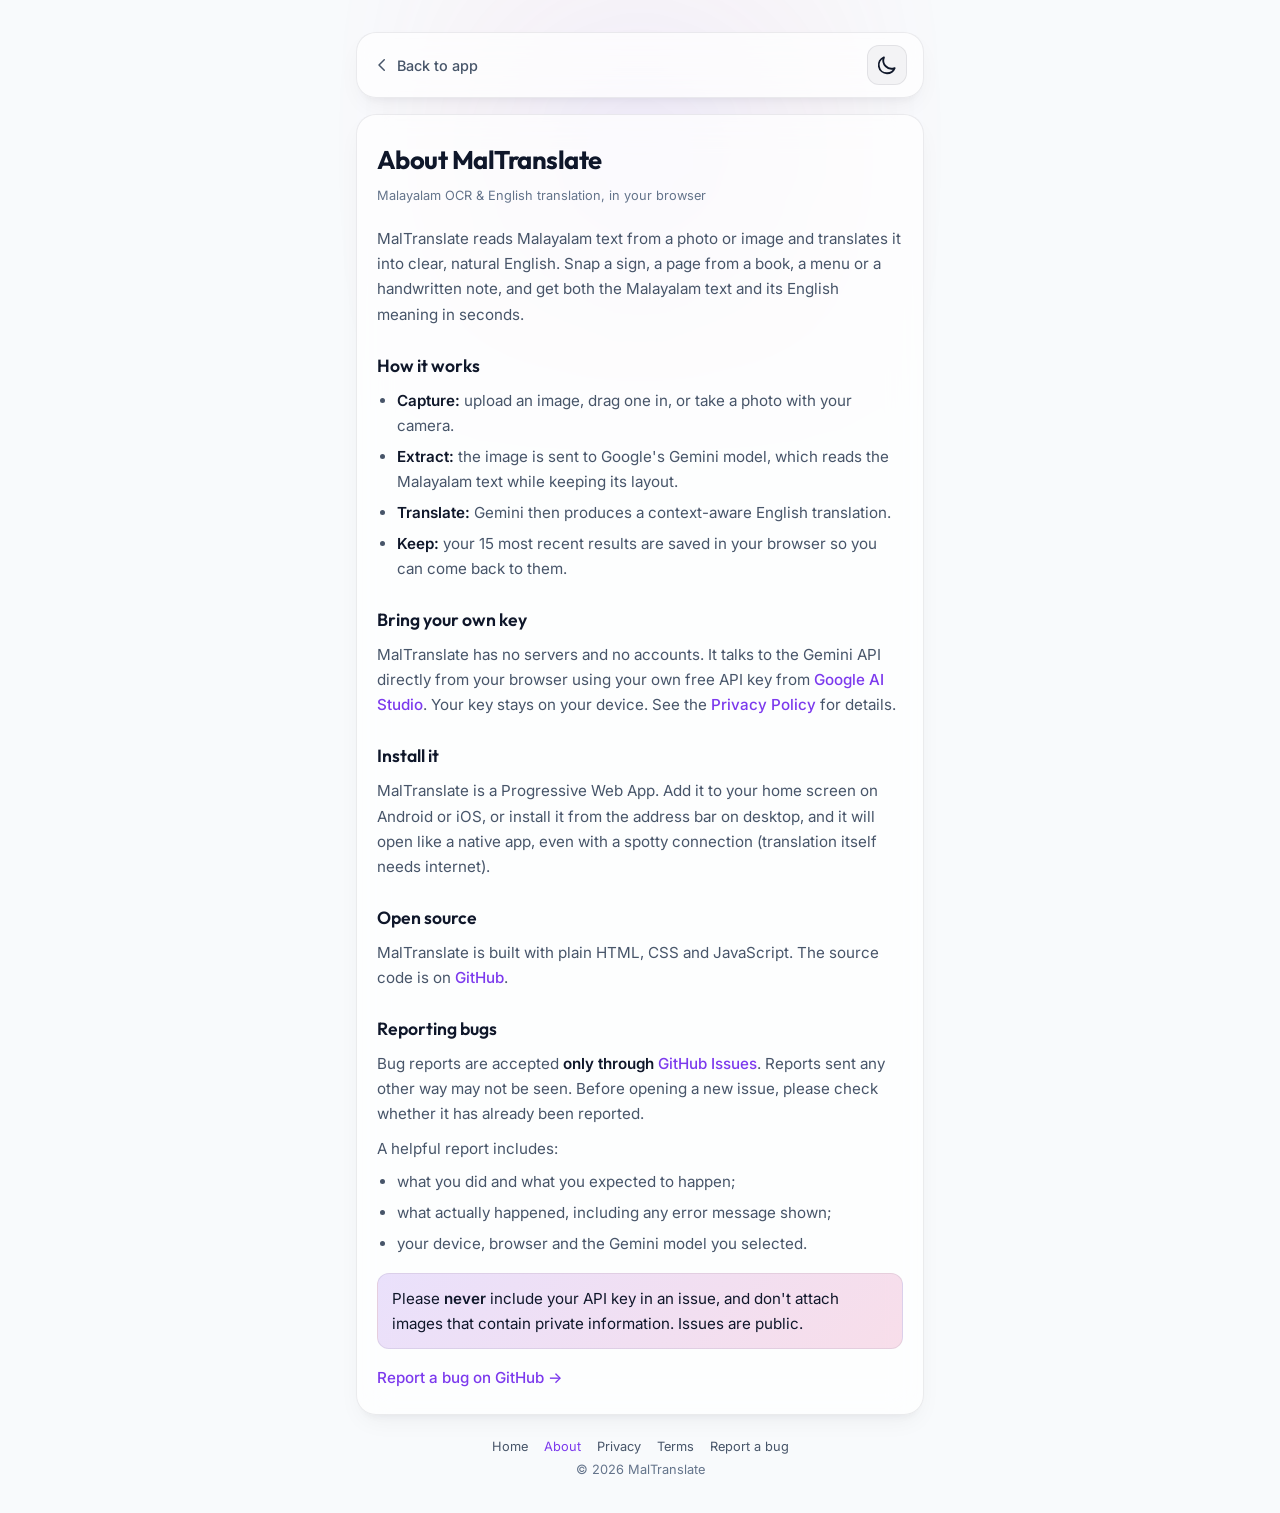
==== about.html @ 7d52be34 "Add About, Privacy Policy and Terms of Use pages - New about.html, privacy.html and terms.html shari" ====
<!DOCTYPE html>
<html lang="en">
<head>
  <meta charset="UTF-8">
  <meta name="viewport" content="width=device-width, initial-scale=1.0">
  <title>About – MalTranslate</title>
  <meta name="description" content="About MalTranslate, a Malayalam OCR and English translation app powered by Google Gemini.">
  <meta name="theme-color" content="#7c3aed">
  <link rel="manifest" href="manifest.json">
  <link rel="icon" type="image/svg+xml" href="icon.svg">
  <link rel="stylesheet" href="style.css">
  <link rel="stylesheet" href="pages.css">
</head>
<body>
  <div class="ambient-glow-1"></div>

  <div class="app-container">
    <header class="page-header">
      <a class="back-link" href="index.html">
        <svg xmlns="http://www.w3.org/2000/svg" fill="none" viewBox="0 0 24 24" stroke="currentColor"><path stroke-linecap="round" stroke-linejoin="round" stroke-width="2" d="M15 19l-7-7 7-7" /></svg>
        Back to app
      </a>
      <button class="icon-btn" id="themeToggleBtn" aria-label="Toggle Theme" title="Toggle Light/Dark Mode"></button>
    </header>

    <main class="page-card">
      <h2>About MalTranslate</h2>
      <p class="updated">Malayalam OCR &amp; English translation, in your browser</p>

      <p>MalTranslate reads Malayalam text from a photo or image and translates it into clear, natural English. Snap a sign, a page from a book, a menu or a handwritten note, and get both the Malayalam text and its English meaning in seconds.</p>

      <h3>How it works</h3>
      <ul>
        <li><strong>Capture:</strong> upload an image, drag one in, or take a photo with your camera.</li>
        <li><strong>Extract:</strong> the image is sent to Google's Gemini model, which reads the Malayalam text while keeping its layout.</li>
        <li><strong>Translate:</strong> Gemini then produces a context-aware English translation.</li>
        <li><strong>Keep:</strong> your 15 most recent results are saved in your browser so you can come back to them.</li>
      </ul>

      <h3>Bring your own key</h3>
      <p>MalTranslate has no servers and no accounts. It talks to the Gemini API directly from your browser using your own free API key from <a href="https://aistudio.google.com/" target="_blank" rel="noopener">Google AI Studio</a>. Your key stays on your device. See the <a href="privacy.html">Privacy Policy</a> for details.</p>

      <h3>Install it</h3>
      <p>MalTranslate is a Progressive Web App. Add it to your home screen on Android or iOS, or install it from the address bar on desktop, and it will open like a native app, even with a spotty connection (translation itself needs internet).</p>

      <h3>Open source</h3>
      <p>MalTranslate is built with plain HTML, CSS and JavaScript. The source code is on <a href="https://github.com/laffyxy/MAL" target="_blank" rel="noopener">GitHub</a>.</p>

      <h3>Reporting bugs</h3>
      <p>Bug reports are accepted <strong>only through <a href="https://github.com/laffyxy/MAL/issues" target="_blank" rel="noopener">GitHub Issues</a></strong>. Reports sent any other way may not be seen. Before opening a new issue, please check whether it has already been reported.</p>
      <p>A helpful report includes:</p>
      <ul>
        <li>what you did and what you expected to happen;</li>
        <li>what actually happened, including any error message shown;</li>
        <li>your device, browser and the Gemini model you selected.</li>
      </ul>
      <p class="callout">Please <strong>never</strong> include your API key in an issue, and don't attach images that contain private information. Issues are public.</p>
      <p style="margin-top: 16px;"><a href="https://github.com/laffyxy/MAL/issues/new" target="_blank" rel="noopener">Report a bug on GitHub &rarr;</a></p>
    </main>

    <footer class="site-footer">
      <a href="index.html">Home</a>
      <a href="about.html" aria-current="page">About</a>
      <a href="privacy.html">Privacy</a>
      <a href="terms.html">Terms</a>
      <a href="https://github.com/laffyxy/MAL/issues" target="_blank" rel="noopener">Report a bug</a>
      <span class="footer-copy">&copy; <span id="footerYear">2026</span> MalTranslate</span>
    </footer>
  </div>

  <script src="pages.js"></script>
</body>
</html>
---- style.css ----
@import url('https://fonts.googleapis.com/css2?family=Inter:wght@300;400;500;600;700&family=Outfit:wght@400;500;600;700;800&family=Noto+Sans+Malayalam:wght@400;600;700&display=swap');

:root {
  --bg-primary: #f8fafc;
  --bg-secondary: #ffffff;
  --bg-card: rgba(255, 255, 255, 0.7);
  --bg-modal: rgba(255, 255, 255, 0.95);
  
  --accent-primary: #7c3aed; /* Violet 600 */
  --accent-secondary: #db2777; /* Pink 600 */
  --accent-blue: #2563eb; /* Blue 600 */
  --gradient-main: linear-gradient(135deg, #7c3aed 0%, #db2777 100%);
  --gradient-glow: linear-gradient(135deg, rgba(124, 58, 237, 0.15) 0%, rgba(219, 39, 119, 0.15) 100%);
  
  --text-primary: #0f172a;
  --text-secondary: #475569;
  --text-muted: #64748b;
  
  --border-color: rgba(15, 23, 42, 0.08);
  --border-hover: rgba(15, 23, 42, 0.18);
  --border-focus: #7c3aed;
  
  --shadow-lg: 0 10px 25px -5px rgba(15, 23, 42, 0.05), 0 8px 10px -6px rgba(15, 23, 42, 0.05);
  --glass-blur: blur(16px);
  --transition-smooth: all 0.3s cubic-bezier(0.4, 0, 0.2, 1);
  --transition-bounce: all 0.4s cubic-bezier(0.175, 0.885, 0.32, 1.275);

  /* Component specific variables */
  --bg-icon-btn: rgba(15, 23, 42, 0.04);
  --bg-icon-btn-hover: rgba(15, 23, 42, 0.08);
  --bg-dropzone: rgba(15, 23, 42, 0.01);
  --bg-text-box: rgba(15, 23, 42, 0.03);
  --border-text-box: rgba(15, 23, 42, 0.05);
  --bg-history-item: rgba(15, 23, 42, 0.02);
  --bg-history-item-hover: rgba(15, 23, 42, 0.05);
  --bg-toast: rgba(255, 255, 255, 0.95);
  --text-toast: #0f172a;
  --bg-input: rgba(15, 23, 42, 0.04);
  --ambient-glow: radial-gradient(circle, rgba(124, 58, 237, 0.08) 0%, rgba(219, 39, 119, 0.03) 50%, rgba(255, 255, 255, 0) 100%);
  --scrollbar-thumb: rgba(15, 23, 42, 0.1);
  --text-warning: #991b1b;
  --border-warning: rgba(239, 68, 68, 0.2);
}

body.dark-mode {
  --bg-primary: #07080d;
  --bg-secondary: #0f111a;
  --bg-card: rgba(255, 255, 255, 0.03);
  --bg-modal: rgba(15, 17, 26, 0.95);
  
  --accent-primary: #8b5cf6; /* Violet */
  --accent-secondary: #d946ef; /* Magenta */
  --accent-blue: #3b82f6; /* Blue */
  --gradient-main: linear-gradient(135deg, #8b5cf6 0%, #d946ef 100%);
  --gradient-glow: linear-gradient(135deg, rgba(139, 92, 246, 0.3) 0%, rgba(217, 70, 239, 0.3) 100%);
  
  --text-primary: #f8fafc;
  --text-secondary: #94a3b8;
  --text-muted: #64748b;
  
  --border-color: rgba(255, 255, 255, 0.08);
  --border-hover: rgba(255, 255, 255, 0.2);
  --border-focus: #8b5cf6;
  
  --shadow-lg: 0 10px 25px -5px rgba(0, 0, 0, 0.5), 0 8px 10px -6px rgba(0, 0, 0, 0.5);

  /* Component specific variables for Dark Mode */
  --bg-icon-btn: rgba(255, 255, 255, 0.04);
  --bg-icon-btn-hover: rgba(255, 255, 255, 0.1);
  --bg-dropzone: rgba(255, 255, 255, 0.01);
  --bg-text-box: rgba(0, 0, 0, 0.2);
  --border-text-box: rgba(255, 255, 255, 0.03);
  --bg-history-item: rgba(255, 255, 255, 0.02);
  --bg-history-item-hover: rgba(255, 255, 255, 0.05);
  --bg-toast: rgba(15, 17, 26, 0.9);
  --text-toast: #f8fafc;
  --bg-input: rgba(0, 0, 0, 0.3);
  --ambient-glow: radial-gradient(circle, rgba(139, 92, 246, 0.15) 0%, rgba(217, 70, 239, 0.05) 50%, rgba(0, 0, 0, 0) 100%);
  --scrollbar-thumb: rgba(255, 255, 255, 0.1);
  --text-warning: #fca5a5;
  --border-warning: rgba(239, 68, 68, 0.3);
}

* {
  box-sizing: border-box;
  margin: 0;
  padding: 0;
}

body {
  font-family: 'Inter', system-ui, -apple-system, sans-serif;
  background-color: var(--bg-primary);
  color: var(--text-primary);
  min-height: 100vh;
  display: flex;
  flex-direction: column;
  align-items: center;
  overflow-x: hidden;
  -webkit-font-smoothing: antialiased;
  transition: background-color 0.3s ease, color 0.3s ease;
}

/* Custom Scrollbar */
::-webkit-scrollbar {
  width: 6px;
  height: 6px;
}
::-webkit-scrollbar-track {
  background: var(--bg-primary);
}
::-webkit-scrollbar-thumb {
  background: var(--scrollbar-thumb);
  border-radius: 999px;
  transition: background-color 0.3s ease;
}
::-webkit-scrollbar-thumb:hover {
  background: var(--accent-primary);
}

/* Background Ambient Glows */
.ambient-glow-1 {
  position: absolute;
  top: -100px;
  left: 50%;
  transform: translateX(-50%);
  width: 500px;
  height: 500px;
  background: var(--ambient-glow);
  z-index: -1;
  pointer-events: none;
  filter: blur(40px);
  transition: background 0.3s ease;
}

.app-container {
  width: 100%;
  max-width: 600px;
  padding: 16px;
  display: flex;
  flex-direction: column;
  gap: 16px;
  z-index: 1;
}

/* Header */
header {
  display: flex;
  justify-content: space-between;
  align-items: center;
  padding: 12px 16px;
  background: var(--bg-card);
  backdrop-filter: var(--glass-blur);
  border: 1px solid var(--border-color);
  border-radius: 20px;
  box-shadow: var(--shadow-lg);
  transition: background-color 0.3s ease, border-color 0.3s ease, box-shadow 0.3s ease;
}

.header-actions {
  display: flex;
  gap: 8px;
  align-items: center;
}

.logo-group {
  display: flex;
  align-items: center;
  gap: 10px;
}

.logo-icon {
  width: 32px;
  height: 32px;
  filter: drop-shadow(0 0 6px rgba(139, 92, 246, 0.5));
}

h1 {
  font-family: 'Outfit', sans-serif;
  font-size: 1.25rem;
  font-weight: 700;
  background: var(--gradient-main);
  -webkit-background-clip: text;
  -webkit-text-fill-color: transparent;
  letter-spacing: -0.02em;
}

.icon-btn {
  background: var(--bg-icon-btn);
  border: 1px solid var(--border-color);
  border-radius: 12px;
  color: var(--text-primary);
  width: 40px;
  height: 40px;
  display: flex;
  align-items: center;
  justify-content: center;
  cursor: pointer;
  transition: var(--transition-bounce);
}

.icon-btn:hover {
  background: var(--bg-icon-btn-hover);
  border-color: var(--border-hover);
  transform: scale(1.05);
}

.icon-btn:active {
  transform: scale(0.95);
}

/* API Banner (If API key is missing) */
.api-warning-banner {
  background: rgba(239, 68, 68, 0.1);
  border: 1px solid var(--border-warning);
  border-radius: 16px;
  padding: 16px;
  display: flex;
  flex-direction: column;
  gap: 10px;
  align-items: center;
  text-align: center;
  animation: fadeIn 0.3s ease-out;
  transition: background-color 0.3s ease, border-color 0.3s ease;
}

.api-warning-banner p {
  font-size: 0.875rem;
  color: var(--text-warning);
  line-height: 1.4;
}

.btn-warning {
  background: #ef4444;
  color: white;
  border: none;
  padding: 8px 16px;
  border-radius: 10px;
  font-weight: 600;
  font-size: 0.875rem;
  cursor: pointer;
  transition: var(--transition-smooth);
}

.btn-warning:hover {
  background: #dc2626;
  box-shadow: 0 0 12px rgba(239, 68, 68, 0.4);
}

/* Upload / Camera Card */
.upload-card {
  background: var(--bg-card);
  backdrop-filter: var(--glass-blur);
  border: 1px solid var(--border-color);
  border-radius: 24px;
  padding: 24px;
  display: flex;
  flex-direction: column;
  gap: 20px;
  box-shadow: var(--shadow-lg);
  position: relative;
  overflow: hidden;
  transition: background-color 0.3s ease, border-color 0.3s ease, box-shadow 0.3s ease;
}

.dropzone {
  border: 2px dashed var(--border-color);
  border-radius: 18px;
  padding: 32px 16px;
  display: flex;
  flex-direction: column;
  align-items: center;
  justify-content: center;
  gap: 12px;
  cursor: pointer;
  transition: var(--transition-smooth);
  background: var(--bg-dropzone);
  text-align: center;
}

.dropzone:hover, .dropzone.dragover {
  border-color: var(--accent-primary);
  background: rgba(139, 92, 246, 0.03);
}

.dropzone svg {
  width: 48px;
  height: 48px;
  color: var(--text-secondary);
  transition: var(--transition-bounce);
}

.dropzone:hover svg {
  color: var(--accent-primary);
  transform: translateY(-4px);
}

.dropzone span {
  font-size: 0.95rem;
  font-weight: 500;
  color: var(--text-secondary);
}

.dropzone-subtext {
  font-size: 0.75rem;
  color: var(--text-muted);
}

.hidden-input {
  display: none;
}

/* Image Preview Container */
.preview-container {
  display: none;
  position: relative;
  width: 100%;
  max-height: 300px;
  border-radius: 16px;
  overflow: hidden;
  border: 1px solid var(--border-color);
}

.preview-img {
  width: 100%;
  height: 100%;
  max-height: 300px;
  object-fit: contain;
  background: #000;
}

.clear-preview-btn {
  position: absolute;
  top: 12px;
  right: 12px;
  background: rgba(0, 0, 0, 0.6);
  backdrop-filter: blur(4px);
  border: 1px solid rgba(255, 255, 255, 0.1);
  border-radius: 50%;
  width: 36px;
  height: 36px;
  display: flex;
  align-items: center;
  justify-content: center;
  color: white;
  cursor: pointer;
  transition: var(--transition-smooth);
}

.clear-preview-btn:hover {
  background: rgba(239, 68, 68, 0.8);
  transform: scale(1.1);
}

/* Primary Translation Control */
.control-actions {
  display: grid;
  grid-template-columns: 1fr auto;
  gap: 12px;
  align-items: center;
}

.btn-translate {
  background: var(--gradient-main);
  border: none;
  border-radius: 16px;
  color: white;
  font-family: 'Outfit', sans-serif;
  font-weight: 700;
  font-size: 1.05rem;
  padding: 14px 24px;
  cursor: pointer;
  transition: var(--transition-bounce);
  box-shadow: 0 4px 15px rgba(139, 92, 246, 0.3);
  display: flex;
  align-items: center;
  justify-content: center;
  gap: 10px;
  position: relative;
  overflow: hidden;
}

.btn-translate:hover:not(:disabled) {
  transform: translateY(-2px);
  box-shadow: 0 6px 20px rgba(139, 92, 246, 0.4);
}

.btn-translate:active:not(:disabled) {
  transform: translateY(1px);
}

.btn-translate:disabled {
  opacity: 0.6;
  cursor: not-allowed;
  background: var(--border-color);
  box-shadow: none;
}

.btn-translate::before {
  content: '';
  position: absolute;
  top: 0;
  left: -100%;
  width: 100%;
  height: 100%;
  background: linear-gradient(90deg, transparent, rgba(255, 255, 255, 0.2), transparent);
  transition: 0.5s;
}

.btn-translate:hover::before {
  left: 100%;
}

.btn-camera {
  background: var(--bg-icon-btn);
  border: 1px solid var(--border-color);
  border-radius: 16px;
  color: var(--text-primary);
  width: 52px;
  height: 52px;
  display: flex;
  align-items: center;
  justify-content: center;
  cursor: pointer;
  transition: var(--transition-bounce);
}

.btn-camera:hover {
  background: var(--bg-icon-btn-hover);
  border-color: var(--border-hover);
  transform: scale(1.05);
}

.btn-camera svg {
  width: 24px;
  height: 24px;
}

/* Spinner */
.spinner {
  width: 20px;
  height: 20px;
  border: 2px solid rgba(255, 255, 255, 0.3);
  border-top-color: white;
  border-radius: 50%;
  animation: spin 0.8s linear infinite;
  display: none;
}

/* Camera Overlay */
.camera-overlay {
  display: none;
  position: fixed;
  top: 0;
  left: 0;
  width: 100vw;
  height: 100vh;
  background: black;
  z-index: 1000;
  flex-direction: column;
  justify-content: space-between;
  align-items: center;
  padding: 24px;
}

.camera-preview {
  width: 100%;
  height: calc(100% - 150px);
  object-fit: cover;
  border-radius: 20px;
  background: #111;
}

.camera-controls {
  width: 100%;
  display: flex;
  justify-content: space-around;
  align-items: center;
  padding-bottom: 20px;
}

.shutter-btn {
  width: 72px;
  height: 72px;
  border-radius: 50%;
  background: white;
  border: 6px solid #333;
  cursor: pointer;
  box-shadow: 0 0 15px rgba(255,255,255,0.4);
  transition: var(--transition-bounce);
}

.shutter-btn:active {
  transform: scale(0.9);
  background: #ddd;
}

.close-camera-btn {
  background: rgba(255, 255, 255, 0.15);
  border: none;
  border-radius: 50%;
  width: 48px;
  height: 48px;
  display: flex;
  align-items: center;
  justify-content: center;
  color: white;
  cursor: pointer;
  font-size: 1.5rem;
}

/* Results section */
.results-section {
  display: none;
  flex-direction: column;
  gap: 16px;
  animation: slideUp 0.4s cubic-bezier(0.16, 1, 0.3, 1);
}

.result-card {
  background: var(--bg-card);
  backdrop-filter: var(--glass-blur);
  border: 1px solid var(--border-color);
  border-radius: 20px;
  padding: 20px;
  box-shadow: var(--shadow-lg);
  display: flex;
  flex-direction: column;
  gap: 12px;
  transition: background-color 0.3s ease, border-color 0.3s ease, box-shadow 0.3s ease;
}

.result-header {
  display: flex;
  justify-content: space-between;
  align-items: center;
}

.result-title {
  font-family: 'Outfit', sans-serif;
  font-size: 0.9rem;
  text-transform: uppercase;
  letter-spacing: 0.05em;
  color: var(--text-secondary);
  font-weight: 700;
  display: flex;
  align-items: center;
  gap: 6px;
}

.result-title::before {
  content: '';
  display: inline-block;
  width: 8px;
  height: 8px;
  border-radius: 50%;
  background: var(--accent-primary);
}

.result-card.english .result-title::before {
  background: var(--accent-secondary);
}

.card-actions {
  display: flex;
  gap: 8px;
}

.btn-small {
  background: var(--bg-icon-btn);
  border: 1px solid var(--border-color);
  border-radius: 8px;
  color: var(--text-secondary);
  padding: 6px 10px;
  font-size: 0.75rem;
  font-weight: 500;
  display: flex;
  align-items: center;
  gap: 4px;
  cursor: pointer;
  transition: var(--transition-smooth);
}

.btn-small:hover {
  background: var(--bg-icon-btn-hover);
  color: var(--text-primary);
  border-color: var(--border-hover);
}

.btn-small svg {
  width: 14px;
  height: 14px;
}

.text-box {
  width: 100%;
  min-height: 100px;
  background: var(--bg-text-box);
  border: 1px solid var(--border-text-box);
  border-radius: 12px;
  padding: 12px;
  font-size: 1rem;
  line-height: 1.5;
  color: var(--text-primary);
  resize: none;
  overflow-y: hidden;
  outline: none;
  transition: background-color 0.3s ease, border-color 0.3s ease, color 0.3s ease;
}

.text-box.malayalam {
  font-family: 'Noto Sans Malayalam', sans-serif;
}

/* History Section */
.history-section {
  background: var(--bg-card);
  backdrop-filter: var(--glass-blur);
  border: 1px solid var(--border-color);
  border-radius: 20px;
  padding: 20px;
  box-shadow: var(--shadow-lg);
  display: flex;
  flex-direction: column;
  gap: 14px;
  transition: background-color 0.3s ease, border-color 0.3s ease, box-shadow 0.3s ease;
}

.history-header {
  display: flex;
  justify-content: space-between;
  align-items: center;
  cursor: pointer;
}

.history-title {
  font-family: 'Outfit', sans-serif;
  font-size: 1rem;
  font-weight: 600;
  display: flex;
  align-items: center;
  gap: 8px;
}

.history-title svg {
  width: 18px;
  height: 18px;
  color: var(--text-secondary);
}

.history-list {
  display: flex;
  flex-direction: column;
  gap: 10px;
  max-height: 250px;
  overflow-y: auto;
  transition: var(--transition-smooth);
}

.history-item {
  background: var(--bg-history-item);
  border: 1px solid var(--border-color);
  border-radius: 12px;
  padding: 12px;
  display: flex;
  justify-content: space-between;
  align-items: center;
  gap: 12px;
  cursor: pointer;
  transition: var(--transition-smooth);
}

.history-item:hover {
  background: var(--bg-history-item-hover);
  border-color: var(--border-hover);
}

.history-text-wrapper {
  display: flex;
  flex-direction: column;
  gap: 4px;
  flex-grow: 1;
  overflow: hidden;
}

.history-item-mal {
  font-family: 'Noto Sans Malayalam', sans-serif;
  font-size: 0.85rem;
  color: var(--text-secondary);
  white-space: nowrap;
  overflow: hidden;
  text-overflow: ellipsis;
}

.history-item-eng {
  font-size: 0.9rem;
  color: var(--text-primary);
  font-weight: 500;
  white-space: nowrap;
  overflow: hidden;
  text-overflow: ellipsis;
}

.history-item-date {
  font-size: 0.7rem;
  color: var(--text-muted);
}

.history-actions {
  display: flex;
  gap: 6px;
}

.btn-delete-history {
  background: transparent;
  border: none;
  color: var(--text-muted);
  cursor: pointer;
  padding: 4px;
  border-radius: 6px;
  display: flex;
  align-items: center;
  justify-content: center;
  transition: var(--transition-smooth);
}

.btn-delete-history:hover {
  color: #ef4444;
  background: rgba(239, 68, 68, 0.1);
}

.btn-delete-history svg {
  width: 16px;
  height: 16px;
}

.empty-history {
  text-align: center;
  color: var(--text-muted);
  font-size: 0.875rem;
  padding: 16px 0;
}

/* Settings Modal */
.modal-overlay {
  display: none;
  position: fixed;
  top: 0;
  left: 0;
  width: 100vw;
  height: 100vh;
  background: rgba(0, 0, 0, 0.6);
  backdrop-filter: blur(8px);
  z-index: 100;
  justify-content: center;
  align-items: center;
  padding: 16px;
}

.modal-content {
  background: var(--bg-secondary);
  border: 1px solid var(--border-color);
  border-radius: 24px;
  width: 100%;
  max-width: 440px;
  padding: 24px;
  box-shadow: 0 20px 50px rgba(0,0,0,0.6);
  display: flex;
  flex-direction: column;
  gap: 20px;
  animation: scaleIn 0.3s cubic-bezier(0.34, 1.56, 0.64, 1);
  transition: background-color 0.3s ease, border-color 0.3s ease, box-shadow 0.3s ease;
}

.modal-header {
  display: flex;
  justify-content: space-between;
  align-items: center;
}

.modal-title {
  font-family: 'Outfit', sans-serif;
  font-size: 1.2rem;
  font-weight: 700;
}

.form-group {
  display: flex;
  flex-direction: column;
  gap: 8px;
}

.form-label {
  font-size: 0.8rem;
  font-weight: 600;
  text-transform: uppercase;
  letter-spacing: 0.05em;
  color: var(--text-secondary);
}

.api-key-container {
  display: flex;
  position: relative;
  align-items: center;
}

.input-text {
  width: 100%;
  background: var(--bg-input);
  border: 1px solid var(--border-color);
  border-radius: 12px;
  color: var(--text-primary);
  padding: 12px 40px 12px 14px;
  font-size: 0.95rem;
  outline: none;
  transition: var(--transition-smooth);
}

.input-text:focus {
  border-color: var(--accent-primary);
  box-shadow: 0 0 0 3px rgba(139, 92, 246, 0.15);
}

.toggle-pwd-btn {
  position: absolute;
  right: 12px;
  background: transparent;
  border: none;
  color: var(--text-secondary);
  cursor: pointer;
  display: flex;
  align-items: center;
}

.toggle-pwd-btn svg {
  width: 20px;
  height: 20px;
}

.select-model {
  width: 100%;
  background: var(--bg-input);
  border: 1px solid var(--border-color);
  border-radius: 12px;
  color: var(--text-primary);
  padding: 12px 14px;
  font-size: 0.95rem;
  outline: none;
  cursor: pointer;
  appearance: none;
  background-image: url("data:image/svg+xml,%3Csvg xmlns='http://www.w3.org/2000/svg' fill='none' viewBox='0 0 24 24' stroke='%2394a3b8'%3E%3Cpath stroke-linecap='round' stroke-linejoin='round' stroke-width='2' d='M19 9l-7 7-7-7'/%3E%3C/svg%3E");
  background-repeat: no-repeat;
  background-position: right 14px center;
  background-size: 16px;
  transition: var(--transition-smooth);
}

.select-model:focus {
  border-color: var(--accent-primary);
}

.form-help {
  font-size: 0.75rem;
  color: var(--text-muted);
  line-height: 1.4;
}

.form-help a {
  color: var(--accent-primary);
  text-decoration: none;
}

.form-help a:hover {
  text-decoration: underline;
}

.btn-primary {
  background: var(--gradient-main);
  color: white;
  border: none;
  border-radius: 12px;
  padding: 12px 20px;
  font-family: 'Outfit', sans-serif;
  font-weight: 700;
  font-size: 1rem;
  cursor: pointer;
  transition: var(--transition-smooth);
}

.btn-primary:hover {
  box-shadow: 0 4px 15px rgba(139, 92, 246, 0.3);
  transform: translateY(-1px);
}

/* Toast Notification */
.toast {
  position: fixed;
  bottom: 24px;
  left: 50%;
  transform: translateX(-50%) translateY(100px);
  background: var(--bg-toast);
  backdrop-filter: blur(10px);
  border: 1px solid var(--accent-primary);
  border-radius: 12px;
  padding: 12px 24px;
  color: var(--text-toast);
  font-size: 0.875rem;
  font-weight: 500;
  box-shadow: 0 10px 25px rgba(0,0,0,0.5);
  transition: transform 0.3s cubic-bezier(0.175, 0.885, 0.32, 1.275), opacity 0.3s, background-color 0.3s ease, color 0.3s ease;
  opacity: 0;
  z-index: 2000;
  pointer-events: none;
  display: flex;
  align-items: center;
  gap: 8px;
}

.toast.show {
  transform: translateX(-50%) translateY(0);
  opacity: 1;
}

/* Animations */
@keyframes spin {
  from { transform: rotate(0deg); }
  to { transform: rotate(360deg); }
}

@keyframes fadeIn {
  from { opacity: 0; transform: translateY(10px); }
  to { opacity: 1; transform: translateY(0); }
}

@keyframes scaleIn {
  from { opacity: 0; transform: scale(0.9); }
  to { opacity: 1; transform: scale(1); }
}

@keyframes slideUp {
  from { opacity: 0; transform: translateY(20px); }
  to { opacity: 1; transform: translateY(0); }
}

/* Media Queries for Desktop Viewports */
@media (min-width: 640px) {
  .app-container {
    padding: 32px 16px;
  }
}
---- pages.css ----
/* Shared styles for the static info pages (About, Privacy, Terms).
   Builds on the design tokens defined in style.css. */

.page-header .back-link {
  display: inline-flex;
  align-items: center;
  gap: 6px;
  color: var(--text-secondary);
  text-decoration: none;
  font-size: 0.9rem;
  font-weight: 500;
  transition: var(--transition-smooth);
}

.page-header .back-link:hover {
  color: var(--accent-primary);
}

.page-header .back-link svg {
  width: 18px;
  height: 18px;
}

.page-card {
  background: var(--bg-card);
  backdrop-filter: var(--glass-blur);
  border: 1px solid var(--border-color);
  border-radius: 20px;
  box-shadow: var(--shadow-lg);
  padding: 24px 20px;
  line-height: 1.65;
  color: var(--text-secondary);
  font-size: 0.95rem;
}

.page-card h2 {
  font-family: 'Outfit', sans-serif;
  font-size: 1.6rem;
  font-weight: 700;
  color: var(--text-primary);
  letter-spacing: -0.02em;
  margin-bottom: 4px;
}

.page-card .updated {
  font-size: 0.8rem;
  color: var(--text-muted);
  margin-bottom: 20px;
}

.page-card h3 {
  font-family: 'Outfit', sans-serif;
  font-size: 1.1rem;
  font-weight: 600;
  color: var(--text-primary);
  margin: 24px 0 8px;
}

.page-card p + p {
  margin-top: 10px;
}

.page-card ul {
  margin: 8px 0 0 20px;
}

.page-card li + li {
  margin-top: 6px;
}

.page-card strong {
  color: var(--text-primary);
  font-weight: 600;
}

.page-card a {
  color: var(--accent-primary);
  text-decoration: none;
  font-weight: 500;
}

.page-card a:hover {
  text-decoration: underline;
}

.page-card code {
  font-size: 0.85em;
  background: var(--bg-text-box);
  border: 1px solid var(--border-text-box);
  border-radius: 6px;
  padding: 1px 6px;
}

.page-card .callout {
  margin-top: 16px;
  padding: 12px 14px;
  border-radius: 12px;
  background: var(--gradient-glow);
  border: 1px solid var(--border-color);
  color: var(--text-primary);
}

.btn-danger {
  margin-top: 12px;
  padding: 10px 16px;
  border-radius: 12px;
  border: 1px solid var(--border-warning);
  background: rgba(239, 68, 68, 0.08);
  color: var(--text-warning);
  font: inherit;
  font-weight: 600;
  cursor: pointer;
  transition: var(--transition-smooth);
}

.btn-danger:hover {
  background: rgba(239, 68, 68, 0.16);
}

/* Footer (used on the main app and info pages) */
.site-footer {
  display: flex;
  flex-wrap: wrap;
  justify-content: center;
  align-items: center;
  gap: 6px 16px;
  padding: 8px 16px 4px;
  font-size: 0.8rem;
  color: var(--text-muted);
}

.site-footer a {
  color: var(--text-secondary);
  text-decoration: none;
  transition: var(--transition-smooth);
}

.site-footer a:hover,
.site-footer a[aria-current="page"] {
  color: var(--accent-primary);
}

.site-footer .footer-copy {
  width: 100%;
  text-align: center;
  margin-top: 2px;
}
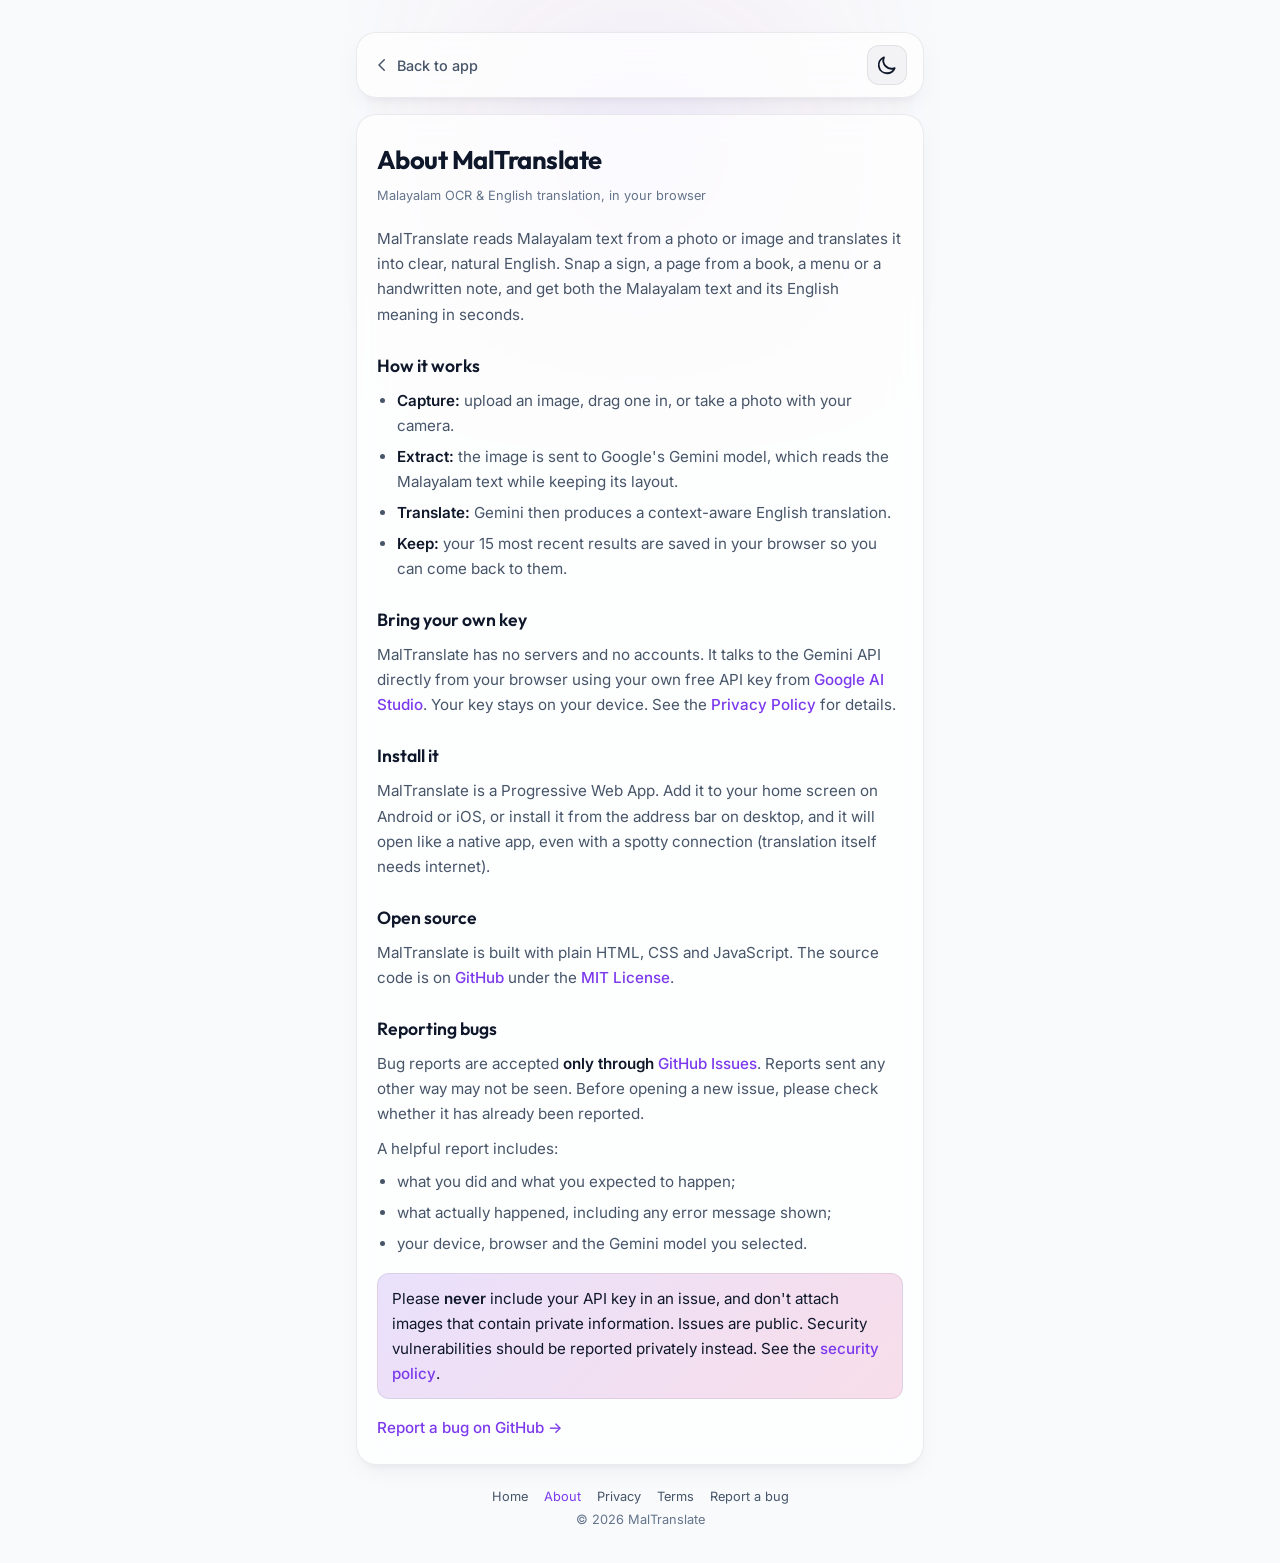
==== commit a0c6b753: "Add MIT license and security policy - LICENSE: MIT, copyright 2026 laffyxy - SECURITY.md: report vul" ====
--- a/about.html
+++ b/about.html
@@ -44,7 +44,7 @@
       <p>MalTranslate is a Progressive Web App. Add it to your home screen on Android or iOS, or install it from the address bar on desktop, and it will open like a native app, even with a spotty connection (translation itself needs internet).</p>
 
       <h3>Open source</h3>
-      <p>MalTranslate is built with plain HTML, CSS and JavaScript. The source code is on <a href="https://github.com/laffyxy/MAL" target="_blank" rel="noopener">GitHub</a>.</p>
+      <p>MalTranslate is built with plain HTML, CSS and JavaScript. The source code is on <a href="https://github.com/laffyxy/MAL" target="_blank" rel="noopener">GitHub</a> under the <a href="https://github.com/laffyxy/MAL/blob/main/LICENSE" target="_blank" rel="noopener">MIT License</a>.</p>
 
       <h3>Reporting bugs</h3>
       <p>Bug reports are accepted <strong>only through <a href="https://github.com/laffyxy/MAL/issues" target="_blank" rel="noopener">GitHub Issues</a></strong>. Reports sent any other way may not be seen. Before opening a new issue, please check whether it has already been reported.</p>
@@ -54,7 +54,7 @@
         <li>what actually happened, including any error message shown;</li>
         <li>your device, browser and the Gemini model you selected.</li>
       </ul>
-      <p class="callout">Please <strong>never</strong> include your API key in an issue, and don't attach images that contain private information. Issues are public.</p>
+      <p class="callout">Please <strong>never</strong> include your API key in an issue, and don't attach images that contain private information. Issues are public. Security vulnerabilities should be reported privately instead. See the <a href="https://github.com/laffyxy/MAL/security/policy" target="_blank" rel="noopener">security policy</a>.</p>
       <p style="margin-top: 16px;"><a href="https://github.com/laffyxy/MAL/issues/new" target="_blank" rel="noopener">Report a bug on GitHub &rarr;</a></p>
     </main>
 
--- a/style.css
+++ b/style.css
@@ -891,6 +891,63 @@
   transform: translateY(-1px);
 }
 
+/* First-visit Consent Dialog */
+.consent-overlay {
+  z-index: 200;
+}
+
+.consent-heading {
+  display: flex;
+  align-items: center;
+  gap: 10px;
+}
+
+.consent-text {
+  font-size: 0.9rem;
+  line-height: 1.6;
+  color: var(--text-secondary);
+}
+
+.consent-check {
+  display: flex;
+  align-items: flex-start;
+  gap: 10px;
+  padding: 12px 14px;
+  border-radius: 12px;
+  background: var(--bg-input);
+  border: 1px solid var(--border-color);
+  font-size: 0.9rem;
+  line-height: 1.5;
+  color: var(--text-primary);
+  cursor: pointer;
+}
+
+.consent-check input {
+  flex-shrink: 0;
+  width: 18px;
+  height: 18px;
+  margin-top: 2px;
+  accent-color: var(--accent-primary);
+  cursor: pointer;
+}
+
+.consent-check a {
+  color: var(--accent-primary);
+  font-weight: 600;
+  text-decoration: none;
+}
+
+.consent-check a:hover {
+  text-decoration: underline;
+}
+
+.btn-primary:disabled {
+  opacity: 0.45;
+  cursor: not-allowed;
+  box-shadow: none;
+  transform: none;
+}
+
 /* Toast Notification */
 .toast {
   position: fixed;
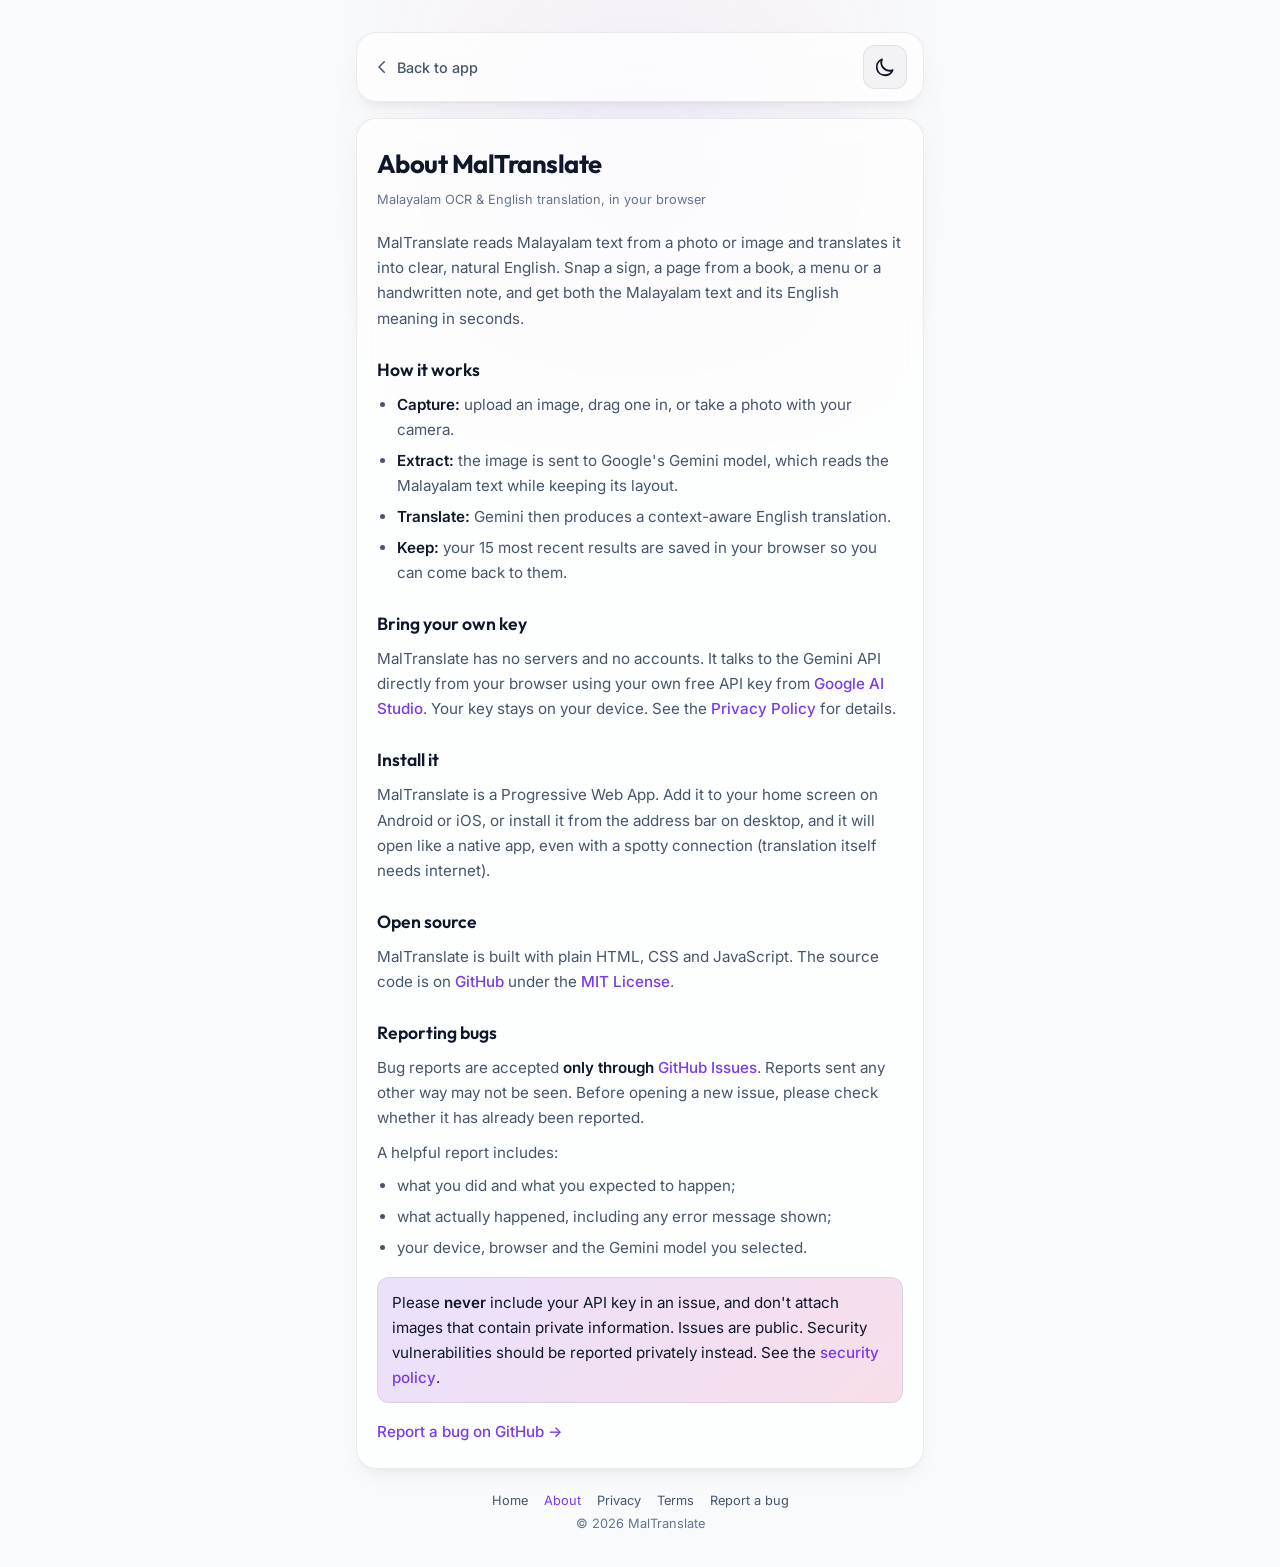
==== commit c3401202: "Mobile layout, accessibility and font loading fixes - Safe-area insets (viewport-fit=cover), 100dvh," ====
--- a/about.html
+++ b/about.html
@@ -2,12 +2,16 @@
 <html lang="en">
 <head>
   <meta charset="UTF-8">
-  <meta name="viewport" content="width=device-width, initial-scale=1.0">
+  <meta name="viewport" content="width=device-width, initial-scale=1.0, viewport-fit=cover">
   <title>About – MalTranslate</title>
   <meta name="description" content="About MalTranslate, a Malayalam OCR and English translation app powered by Google Gemini.">
   <meta name="theme-color" content="#7c3aed">
   <link rel="manifest" href="manifest.json">
   <link rel="icon" type="image/svg+xml" href="icon.svg">
+  <!-- Fonts: preconnect + non-@import link so they don't block on style.css (cached offline by the service worker) -->
+  <link rel="preconnect" href="https://fonts.googleapis.com">
+  <link rel="preconnect" href="https://fonts.gstatic.com" crossorigin>
+  <link rel="stylesheet" href="https://fonts.googleapis.com/css2?family=Inter:wght@300;400;500;600;700&family=Outfit:wght@400;500;600;700;800&family=Noto+Sans+Malayalam:wght@400;600;700&display=swap">
   <link rel="stylesheet" href="style.css">
   <link rel="stylesheet" href="pages.css">
 </head>
--- a/style.css
+++ b/style.css
@@ -1,4 +1,4 @@
-@import url('https://fonts.googleapis.com/css2?family=Inter:wght@300;400;500;600;700&family=Outfit:wght@400;500;600;700;800&family=Noto+Sans+Malayalam:wght@400;600;700&display=swap');
+/* Fonts are loaded via <link> in the HTML (see #9), not a render-blocking @import */
 
 :root {
   --bg-primary: #f8fafc;
@@ -92,6 +92,7 @@
   background-color: var(--bg-primary);
   color: var(--text-primary);
   min-height: 100vh;
+  min-height: 100dvh; /* excludes mobile browser toolbars */
   display: flex;
   flex-direction: column;
   align-items: center;
@@ -123,7 +124,7 @@
   top: -100px;
   left: 50%;
   transform: translateX(-50%);
-  width: 500px;
+  width: min(500px, 100%); /* a fixed 500px caused sideways scrolling on phones */
   height: 500px;
   background: var(--ambient-glow);
   z-index: -1;
@@ -135,7 +136,8 @@
 .app-container {
   width: 100%;
   max-width: 600px;
-  padding: 16px;
+  /* Keep content clear of the notch / home indicator in standalone mode */
+  padding: max(16px, env(safe-area-inset-top)) max(16px, env(safe-area-inset-right)) max(16px, env(safe-area-inset-bottom)) max(16px, env(safe-area-inset-left));
   display: flex;
   flex-direction: column;
   gap: 16px;
@@ -189,8 +191,8 @@
   border: 1px solid var(--border-color);
   border-radius: 12px;
   color: var(--text-primary);
-  width: 40px;
-  height: 40px;
+  width: 44px;
+  height: 44px;
   display: flex;
   align-items: center;
   justify-content: center;
@@ -198,10 +200,12 @@
   transition: var(--transition-bounce);
 }
 
-.icon-btn:hover {
-  background: var(--bg-icon-btn-hover);
-  border-color: var(--border-hover);
-  transform: scale(1.05);
+@media (hover: hover) {
+  .icon-btn:hover {
+    background: var(--bg-icon-btn-hover);
+    border-color: var(--border-hover);
+    transform: scale(1.05);
+  }
 }
 
 .icon-btn:active {
@@ -233,7 +237,8 @@
   background: #ef4444;
   color: white;
   border: none;
-  padding: 8px 16px;
+  min-height: 44px;
+  padding: 10px 18px;
   border-radius: 10px;
   font-weight: 600;
   font-size: 0.875rem;
@@ -241,9 +246,11 @@
   transition: var(--transition-smooth);
 }
 
-.btn-warning:hover {
-  background: #dc2626;
-  box-shadow: 0 0 12px rgba(239, 68, 68, 0.4);
+@media (hover: hover) {
+  .btn-warning:hover {
+    background: #dc2626;
+    box-shadow: 0 0 12px rgba(239, 68, 68, 0.4);
+  }
 }
 
 /* Upload / Camera Card */
@@ -277,9 +284,16 @@
   text-align: center;
 }
 
-.dropzone:hover, .dropzone.dragover {
+.dropzone.dragover {
   border-color: var(--accent-primary);
   background: rgba(139, 92, 246, 0.03);
+}
+
+@media (hover: hover) {
+  .dropzone:hover {
+    border-color: var(--accent-primary);
+    background: rgba(139, 92, 246, 0.03);
+  }
 }
 
 .dropzone svg {
@@ -289,9 +303,11 @@
   transition: var(--transition-bounce);
 }
 
-.dropzone:hover svg {
-  color: var(--accent-primary);
-  transform: translateY(-4px);
+@media (hover: hover) {
+  .dropzone:hover svg {
+    color: var(--accent-primary);
+    transform: translateY(-4px);
+  }
 }
 
 .dropzone span {
@@ -336,8 +352,10 @@
   backdrop-filter: blur(4px);
   border: 1px solid rgba(255, 255, 255, 0.1);
   border-radius: 50%;
-  width: 36px;
-  height: 36px;
+  width: 44px;
+  height: 44px;
+  font-size: 1.5rem;
+  line-height: 1;
   display: flex;
   align-items: center;
   justify-content: center;
@@ -346,9 +364,11 @@
   transition: var(--transition-smooth);
 }
 
-.clear-preview-btn:hover {
-  background: rgba(239, 68, 68, 0.8);
-  transform: scale(1.1);
+@media (hover: hover) {
+  .clear-preview-btn:hover {
+    background: rgba(239, 68, 68, 0.8);
+    transform: scale(1.1);
+  }
 }
 
 /* Primary Translation Control */
@@ -379,9 +399,11 @@
   overflow: hidden;
 }
 
-.btn-translate:hover:not(:disabled) {
-  transform: translateY(-2px);
-  box-shadow: 0 6px 20px rgba(139, 92, 246, 0.4);
+@media (hover: hover) {
+  .btn-translate:hover:not(:disabled) {
+    transform: translateY(-2px);
+    box-shadow: 0 6px 20px rgba(139, 92, 246, 0.4);
+  }
 }
 
 .btn-translate:active:not(:disabled) {
@@ -406,8 +428,10 @@
   transition: 0.5s;
 }
 
-.btn-translate:hover::before {
-  left: 100%;
+@media (hover: hover) {
+  .btn-translate:hover::before {
+    left: 100%;
+  }
 }
 
 .btn-camera {
@@ -424,10 +448,12 @@
   transition: var(--transition-bounce);
 }
 
-.btn-camera:hover {
-  background: var(--bg-icon-btn-hover);
-  border-color: var(--border-hover);
-  transform: scale(1.05);
+@media (hover: hover) {
+  .btn-camera:hover {
+    background: var(--bg-icon-btn-hover);
+    border-color: var(--border-hover);
+    transform: scale(1.05);
+  }
 }
 
 .btn-camera svg {
@@ -452,14 +478,15 @@
   position: fixed;
   top: 0;
   left: 0;
-  width: 100vw;
+  width: 100%;
   height: 100vh;
+  height: 100dvh;
   background: black;
   z-index: 1000;
   flex-direction: column;
   justify-content: space-between;
   align-items: center;
-  padding: 24px;
+  padding: max(24px, env(safe-area-inset-top)) max(24px, env(safe-area-inset-right)) max(24px, env(safe-area-inset-bottom)) max(24px, env(safe-area-inset-left));
 }
 
 .camera-preview {
@@ -570,8 +597,9 @@
   border: 1px solid var(--border-color);
   border-radius: 8px;
   color: var(--text-secondary);
-  padding: 6px 10px;
-  font-size: 0.75rem;
+  min-height: 44px;
+  padding: 6px 14px;
+  font-size: 0.8rem;
   font-weight: 500;
   display: flex;
   align-items: center;
@@ -580,10 +608,12 @@
   transition: var(--transition-smooth);
 }
 
-.btn-small:hover {
-  background: var(--bg-icon-btn-hover);
-  color: var(--text-primary);
-  border-color: var(--border-hover);
+@media (hover: hover) {
+  .btn-small:hover {
+    background: var(--bg-icon-btn-hover);
+    color: var(--text-primary);
+    border-color: var(--border-hover);
+  }
 }
 
 .btn-small svg {
@@ -626,6 +656,13 @@
 }
 
 .history-header {
+  min-height: 44px;
+  background: none;
+  border: none;
+  color: inherit;
+  font: inherit;
+  width: 100%;
+  text-align: left;
   display: flex;
   justify-content: space-between;
   align-items: center;
@@ -669,9 +706,11 @@
   transition: var(--transition-smooth);
 }
 
-.history-item:hover {
-  background: var(--bg-history-item-hover);
-  border-color: var(--border-hover);
+@media (hover: hover) {
+  .history-item:hover {
+    background: var(--bg-history-item-hover);
+    border-color: var(--border-hover);
+  }
 }
 
 .history-text-wrapper {
@@ -679,7 +718,22 @@
   flex-direction: column;
   gap: 4px;
   flex-grow: 1;
+  min-width: 0;
   overflow: hidden;
+  /* reset <button> defaults */
+  background: none;
+  border: none;
+  padding: 0;
+  margin: 0;
+  color: inherit;
+  font: inherit;
+  text-align: left;
+  cursor: pointer;
+  border-radius: 6px;
+}
+
+.history-text-wrapper > span {
+  display: block;
 }
 
 .history-item-mal {
@@ -715,17 +769,21 @@
   border: none;
   color: var(--text-muted);
   cursor: pointer;
-  padding: 4px;
-  border-radius: 6px;
+  width: 44px;
+  height: 44px;
+  flex-shrink: 0;
+  border-radius: 10px;
   display: flex;
   align-items: center;
   justify-content: center;
   transition: var(--transition-smooth);
 }
 
-.btn-delete-history:hover {
-  color: #ef4444;
-  background: rgba(239, 68, 68, 0.1);
+@media (hover: hover) {
+  .btn-delete-history:hover {
+    color: #ef4444;
+    background: rgba(239, 68, 68, 0.1);
+  }
 }
 
 .btn-delete-history svg {
@@ -746,14 +804,16 @@
   position: fixed;
   top: 0;
   left: 0;
-  width: 100vw;
+  width: 100%;
   height: 100vh;
+  height: 100dvh;
   background: rgba(0, 0, 0, 0.6);
   backdrop-filter: blur(8px);
   z-index: 100;
   justify-content: center;
   align-items: center;
-  padding: 16px;
+  padding: max(16px, env(safe-area-inset-top)) max(16px, env(safe-area-inset-right)) max(16px, env(safe-area-inset-bottom)) max(16px, env(safe-area-inset-left));
+  overflow-y: auto;
 }
 
 .modal-content {
@@ -767,6 +827,8 @@
   display: flex;
   flex-direction: column;
   gap: 20px;
+  max-height: 100%;
+  overflow-y: auto;
   animation: scaleIn 0.3s cubic-bezier(0.34, 1.56, 0.64, 1);
   transition: background-color 0.3s ease, border-color 0.3s ease, box-shadow 0.3s ease;
 }
@@ -775,6 +837,11 @@
   display: flex;
   justify-content: space-between;
   align-items: center;
+}
+
+.modal-close-btn {
+  font-size: 1.5rem;
+  line-height: 1;
 }
 
 .modal-title {
@@ -809,7 +876,7 @@
   border: 1px solid var(--border-color);
   border-radius: 12px;
   color: var(--text-primary);
-  padding: 12px 40px 12px 14px;
+  padding: 12px 48px 12px 14px;
   font-size: 0.95rem;
   outline: none;
   transition: var(--transition-smooth);
@@ -822,7 +889,10 @@
 
 .toggle-pwd-btn {
   position: absolute;
-  right: 12px;
+  right: 0;
+  width: 44px;
+  height: 44px;
+  justify-content: center;
   background: transparent;
   border: none;
   color: var(--text-secondary);
@@ -869,8 +939,10 @@
   text-decoration: none;
 }
 
-.form-help a:hover {
-  text-decoration: underline;
+@media (hover: hover) {
+  .form-help a:hover {
+    text-decoration: underline;
+  }
 }
 
 .btn-primary {
@@ -886,9 +958,11 @@
   transition: var(--transition-smooth);
 }
 
-.btn-primary:hover {
-  box-shadow: 0 4px 15px rgba(139, 92, 246, 0.3);
-  transform: translateY(-1px);
+@media (hover: hover) {
+  .btn-primary:hover {
+    box-shadow: 0 4px 15px rgba(139, 92, 246, 0.3);
+    transform: translateY(-1px);
+  }
 }
 
 /* First-visit Consent Dialog */
@@ -937,8 +1011,10 @@
   text-decoration: none;
 }
 
-.consent-check a:hover {
-  text-decoration: underline;
+@media (hover: hover) {
+  .consent-check a:hover {
+    text-decoration: underline;
+  }
 }
 
 .btn-primary:disabled {
@@ -951,9 +1027,11 @@
 /* Toast Notification */
 .toast {
   position: fixed;
-  bottom: 24px;
+  bottom: calc(24px + env(safe-area-inset-bottom));
   left: 50%;
-  transform: translateX(-50%) translateY(100px);
+  width: max-content; /* otherwise left: 50% squeezes long messages to half the screen */
+  max-width: calc(100% - 32px);
+  transform: translateX(-50%) translateY(calc(100px + env(safe-area-inset-bottom)));
   background: var(--bg-toast);
   backdrop-filter: blur(10px);
   border: 1px solid var(--accent-primary);
@@ -977,6 +1055,47 @@
   opacity: 1;
 }
 
+.toast-icon {
+  display: none;
+  flex-shrink: 0;
+}
+
+.toast.toast-success .toast-icon-success { display: block; color: var(--accent-secondary); }
+.toast.toast-error .toast-icon-error { display: block; color: #ef4444; }
+.toast.toast-info .toast-icon-info { display: block; color: var(--accent-primary); }
+
+.toast.toast-error {
+  border-color: #ef4444;
+}
+
+.toast.has-action {
+  pointer-events: auto;
+}
+
+.toast-action {
+  margin-left: 8px;
+  min-height: 44px;
+  padding: 6px 14px;
+  border: none;
+  border-radius: 8px;
+  background: var(--accent-primary);
+  color: #fff;
+  font: inherit;
+  font-weight: 600;
+  cursor: pointer;
+}
+
+/* Keyboard focus (mouse/touch clicks don't show the ring) */
+:where(button, a, [role="button"], select, input, textarea, .history-text-wrapper):focus-visible {
+  outline: 2px solid var(--border-focus);
+  outline-offset: 2px;
+}
+
+.dropzone:focus-visible {
+  border-color: var(--accent-primary);
+  background: rgba(139, 92, 246, 0.03);
+}
+
 /* Animations */
 @keyframes spin {
   from { transform: rotate(0deg); }
@@ -1001,6 +1120,15 @@
 /* Media Queries for Desktop Viewports */
 @media (min-width: 640px) {
   .app-container {
-    padding: 32px 16px;
-  }
-}
+    padding: max(32px, env(safe-area-inset-top)) max(16px, env(safe-area-inset-right)) max(32px, env(safe-area-inset-bottom)) max(16px, env(safe-area-inset-left));
+  }
+}
+
+@media (prefers-reduced-motion: reduce) {
+  *, *::before, *::after {
+    animation-duration: 0.01ms !important;
+    animation-iteration-count: 1 !important;
+    transition-duration: 0.01ms !important;
+    scroll-behavior: auto !important;
+  }
+}
--- a/pages.css
+++ b/pages.css
@@ -12,8 +12,10 @@
   transition: var(--transition-smooth);
 }
 
-.page-header .back-link:hover {
-  color: var(--accent-primary);
+@media (hover: hover) {
+  .page-header .back-link:hover {
+    color: var(--accent-primary);
+  }
 }
 
 .page-header .back-link svg {
@@ -79,8 +81,10 @@
   font-weight: 500;
 }
 
-.page-card a:hover {
-  text-decoration: underline;
+@media (hover: hover) {
+  .page-card a:hover {
+    text-decoration: underline;
+  }
 }
 
 .page-card code {
@@ -113,8 +117,10 @@
   transition: var(--transition-smooth);
 }
 
-.btn-danger:hover {
-  background: rgba(239, 68, 68, 0.16);
+@media (hover: hover) {
+  .btn-danger:hover {
+    background: rgba(239, 68, 68, 0.16);
+  }
 }
 
 /* Footer (used on the main app and info pages) */
@@ -135,9 +141,14 @@
   transition: var(--transition-smooth);
 }
 
-.site-footer a:hover,
 .site-footer a[aria-current="page"] {
   color: var(--accent-primary);
+}
+
+@media (hover: hover) {
+  .site-footer a:hover {
+    color: var(--accent-primary);
+  }
 }
 
 .site-footer .footer-copy {
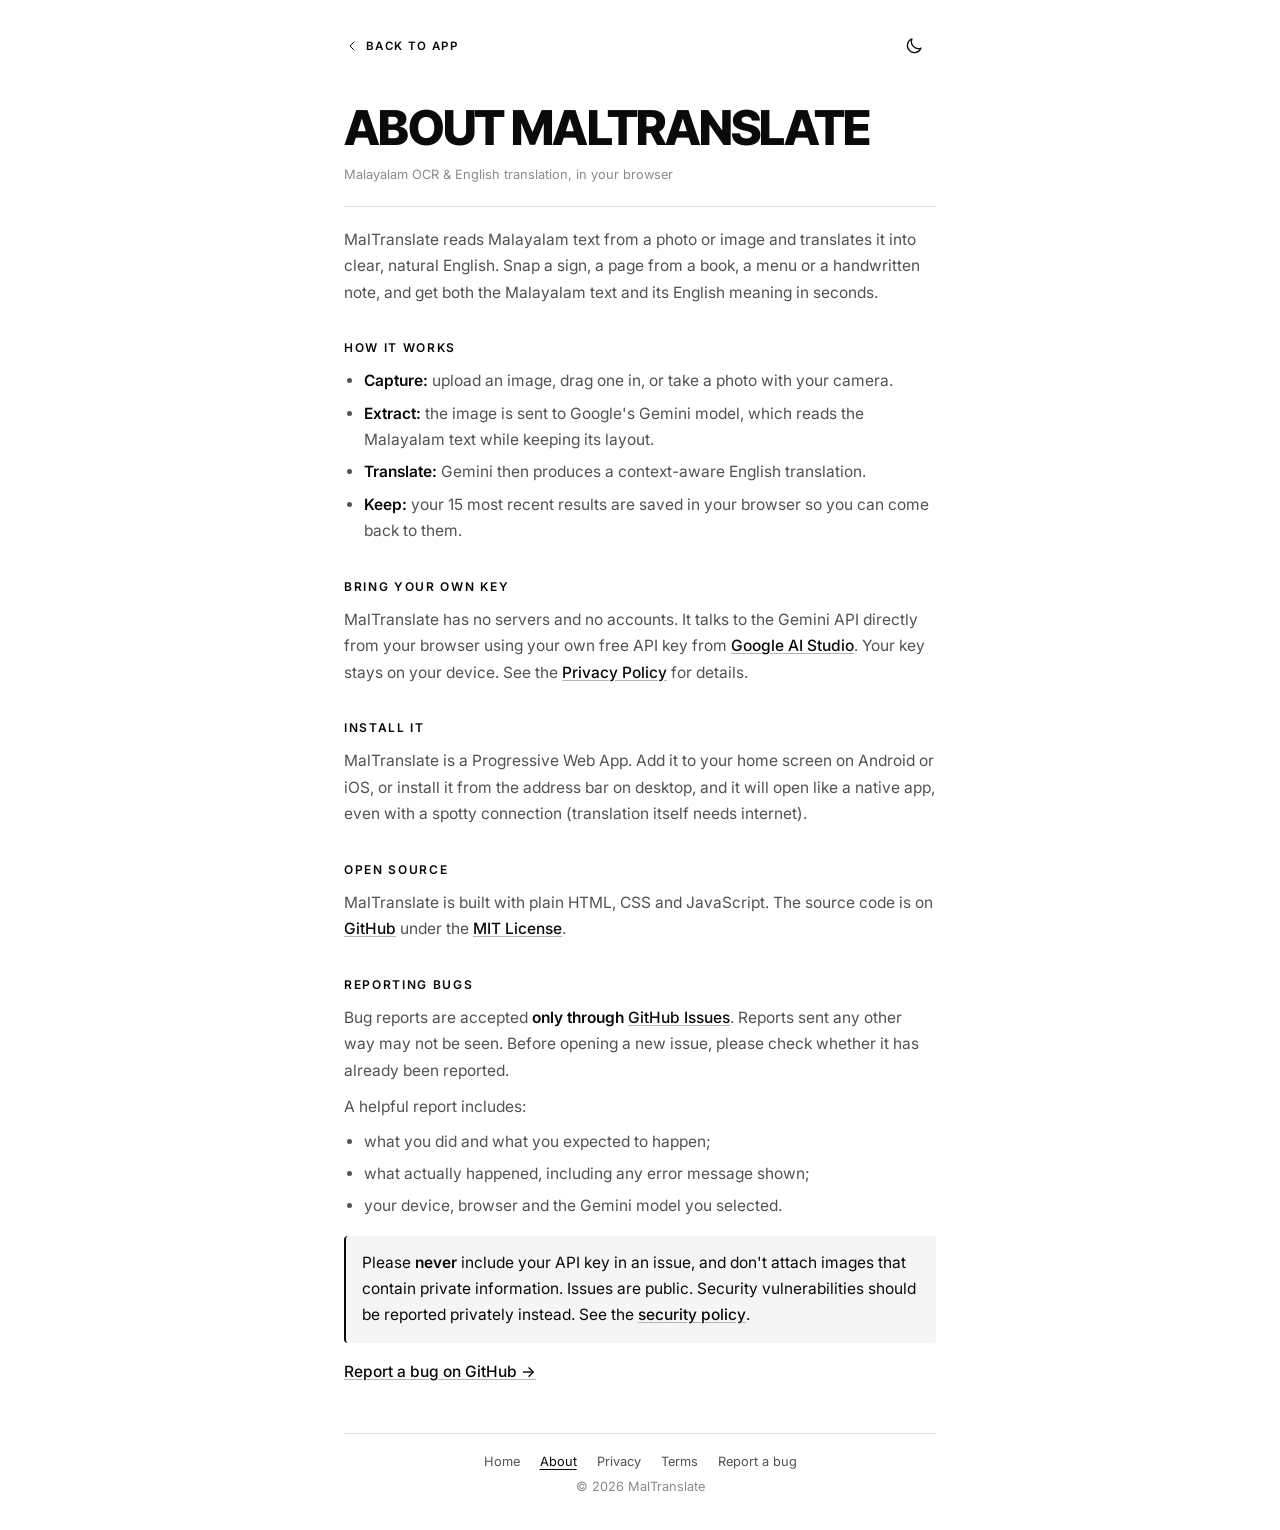
==== commit 4ae13531: "Minimal monochrome redesign with line icons Restyle the app and info pages to a minimal black-and-wh" ====
--- a/about.html
+++ b/about.html
@@ -5,23 +5,26 @@
   <meta name="viewport" content="width=device-width, initial-scale=1.0, viewport-fit=cover">
   <title>About – MalTranslate</title>
   <meta name="description" content="About MalTranslate, a Malayalam OCR and English translation app powered by Google Gemini.">
-  <meta name="theme-color" content="#7c3aed">
+  <meta name="theme-color" content="#ffffff">
   <link rel="manifest" href="manifest.json">
   <link rel="icon" type="image/svg+xml" href="icon.svg">
+  <link rel="apple-touch-icon" href="icons/apple-touch-icon.png">
   <!-- Fonts: preconnect + non-@import link so they don't block on style.css (cached offline by the service worker) -->
   <link rel="preconnect" href="https://fonts.googleapis.com">
   <link rel="preconnect" href="https://fonts.gstatic.com" crossorigin>
-  <link rel="stylesheet" href="https://fonts.googleapis.com/css2?family=Inter:wght@300;400;500;600;700&family=Outfit:wght@400;500;600;700;800&family=Noto+Sans+Malayalam:wght@400;600;700&display=swap">
+  <link rel="stylesheet" href="https://fonts.googleapis.com/css2?family=Inter:wght@400;500;600;700&family=Inter+Tight:wght@700;800&family=Noto+Sans+Malayalam:wght@400;600;700&display=swap">
   <link rel="stylesheet" href="style.css">
   <link rel="stylesheet" href="pages.css">
 </head>
 <body>
+  <!-- Apply the saved theme, or the system one, before first paint (app.js / pages.js keep it in sync) -->
+  <script>try{var t=localStorage.getItem('theme'),d=t==='dark'||(t!=='light'&&matchMedia('(prefers-color-scheme: dark)').matches);if(d)document.body.classList.add('dark-mode');document.querySelector('meta[name=theme-color]').content=d?'#0a0a0a':'#ffffff'}catch(e){}</script>
   <div class="ambient-glow-1"></div>
 
   <div class="app-container">
     <header class="page-header">
       <a class="back-link" href="index.html">
-        <svg xmlns="http://www.w3.org/2000/svg" fill="none" viewBox="0 0 24 24" stroke="currentColor"><path stroke-linecap="round" stroke-linejoin="round" stroke-width="2" d="M15 19l-7-7 7-7" /></svg>
+        <svg xmlns="http://www.w3.org/2000/svg" viewBox="0 0 24 24" fill="none" stroke="currentColor" stroke-width="1.5" stroke-linecap="round" stroke-linejoin="round" aria-hidden="true"><path d="m15 18-6-6 6-6"/></svg>
         Back to app
       </a>
       <button class="icon-btn" id="themeToggleBtn" aria-label="Toggle Theme" title="Toggle Light/Dark Mode"></button>
--- a/style.css
+++ b/style.css
@@ -1,84 +1,90 @@
-/* Fonts are loaded via <link> in the HTML (see #9), not a render-blocking @import */
+/* Minimal monochrome theme. Fonts are loaded via <link> in the HTML, not a render-blocking @import */
 
 :root {
-  --bg-primary: #f8fafc;
+  --bg-primary: #ffffff;
   --bg-secondary: #ffffff;
-  --bg-card: rgba(255, 255, 255, 0.7);
-  --bg-modal: rgba(255, 255, 255, 0.95);
-  
-  --accent-primary: #7c3aed; /* Violet 600 */
-  --accent-secondary: #db2777; /* Pink 600 */
-  --accent-blue: #2563eb; /* Blue 600 */
-  --gradient-main: linear-gradient(135deg, #7c3aed 0%, #db2777 100%);
-  --gradient-glow: linear-gradient(135deg, rgba(124, 58, 237, 0.15) 0%, rgba(219, 39, 119, 0.15) 100%);
-  
-  --text-primary: #0f172a;
-  --text-secondary: #475569;
-  --text-muted: #64748b;
-  
-  --border-color: rgba(15, 23, 42, 0.08);
-  --border-hover: rgba(15, 23, 42, 0.18);
-  --border-focus: #7c3aed;
-  
-  --shadow-lg: 0 10px 25px -5px rgba(15, 23, 42, 0.05), 0 8px 10px -6px rgba(15, 23, 42, 0.05);
-  --glass-blur: blur(16px);
-  --transition-smooth: all 0.3s cubic-bezier(0.4, 0, 0.2, 1);
-  --transition-bounce: all 0.4s cubic-bezier(0.175, 0.885, 0.32, 1.275);
-
-  /* Component specific variables */
-  --bg-icon-btn: rgba(15, 23, 42, 0.04);
-  --bg-icon-btn-hover: rgba(15, 23, 42, 0.08);
-  --bg-dropzone: rgba(15, 23, 42, 0.01);
-  --bg-text-box: rgba(15, 23, 42, 0.03);
-  --border-text-box: rgba(15, 23, 42, 0.05);
-  --bg-history-item: rgba(15, 23, 42, 0.02);
-  --bg-history-item-hover: rgba(15, 23, 42, 0.05);
-  --bg-toast: rgba(255, 255, 255, 0.95);
-  --text-toast: #0f172a;
-  --bg-input: rgba(15, 23, 42, 0.04);
-  --ambient-glow: radial-gradient(circle, rgba(124, 58, 237, 0.08) 0%, rgba(219, 39, 119, 0.03) 50%, rgba(255, 255, 255, 0) 100%);
-  --scrollbar-thumb: rgba(15, 23, 42, 0.1);
-  --text-warning: #991b1b;
-  --border-warning: rgba(239, 68, 68, 0.2);
+  --bg-card: #ffffff;
+  --bg-modal: #ffffff;
+  --bg-subtle: #f5f5f5;
+
+  /* Accent is the ink colour: black on light, white on dark */
+  --accent-primary: #0a0a0a;
+  --accent-secondary: #0a0a0a;
+  --accent-blue: #0a0a0a;
+  --on-accent: #ffffff;
+  --gradient-main: #0a0a0a;
+  --gradient-glow: #f5f5f5;
+  --dot-color: #b5b5b5;
+
+  --text-primary: #0a0a0a;
+  --text-secondary: #525252;
+  --text-muted: #8a8a8a;
+
+  --border-color: #e5e5e5;
+  --border-hover: #0a0a0a;
+  --border-focus: #0a0a0a;
+
+  --radius: 4px;
+  --shadow-lg: none;
+  --glass-blur: none;
+  --transition-smooth: all 0.2s ease;
+  --transition-bounce: all 0.2s ease;
+
+  --font-display: 'Inter Tight', 'Inter', system-ui, -apple-system, sans-serif;
+
+  --bg-icon-btn: transparent;
+  --bg-icon-btn-hover: #f5f5f5;
+  --bg-dropzone: #ffffff;
+  --bg-text-box: #fafafa;
+  --border-text-box: #e5e5e5;
+  --bg-history-item: #ffffff;
+  --bg-history-item-hover: #fafafa;
+  --bg-toast: #0a0a0a;
+  --text-toast: #ffffff;
+  --bg-input: #ffffff;
+  --scrollbar-thumb: #d4d4d4;
+  --text-warning: #b91c1c;
+  --border-warning: #fecaca;
+  --danger: #dc2626;
 }
 
 body.dark-mode {
-  --bg-primary: #07080d;
-  --bg-secondary: #0f111a;
-  --bg-card: rgba(255, 255, 255, 0.03);
-  --bg-modal: rgba(15, 17, 26, 0.95);
-  
-  --accent-primary: #8b5cf6; /* Violet */
-  --accent-secondary: #d946ef; /* Magenta */
-  --accent-blue: #3b82f6; /* Blue */
-  --gradient-main: linear-gradient(135deg, #8b5cf6 0%, #d946ef 100%);
-  --gradient-glow: linear-gradient(135deg, rgba(139, 92, 246, 0.3) 0%, rgba(217, 70, 239, 0.3) 100%);
-  
-  --text-primary: #f8fafc;
-  --text-secondary: #94a3b8;
-  --text-muted: #64748b;
-  
-  --border-color: rgba(255, 255, 255, 0.08);
-  --border-hover: rgba(255, 255, 255, 0.2);
-  --border-focus: #8b5cf6;
-  
-  --shadow-lg: 0 10px 25px -5px rgba(0, 0, 0, 0.5), 0 8px 10px -6px rgba(0, 0, 0, 0.5);
-
-  /* Component specific variables for Dark Mode */
-  --bg-icon-btn: rgba(255, 255, 255, 0.04);
-  --bg-icon-btn-hover: rgba(255, 255, 255, 0.1);
-  --bg-dropzone: rgba(255, 255, 255, 0.01);
-  --bg-text-box: rgba(0, 0, 0, 0.2);
-  --border-text-box: rgba(255, 255, 255, 0.03);
-  --bg-history-item: rgba(255, 255, 255, 0.02);
-  --bg-history-item-hover: rgba(255, 255, 255, 0.05);
-  --bg-toast: rgba(15, 17, 26, 0.9);
-  --text-toast: #f8fafc;
-  --bg-input: rgba(0, 0, 0, 0.3);
-  --ambient-glow: radial-gradient(circle, rgba(139, 92, 246, 0.15) 0%, rgba(217, 70, 239, 0.05) 50%, rgba(0, 0, 0, 0) 100%);
-  --scrollbar-thumb: rgba(255, 255, 255, 0.1);
+  --bg-primary: #0a0a0a;
+  --bg-secondary: #111111;
+  --bg-card: #0a0a0a;
+  --bg-modal: #111111;
+  --bg-subtle: #171717;
+
+  --accent-primary: #fafafa;
+  --accent-secondary: #fafafa;
+  --accent-blue: #fafafa;
+  --on-accent: #0a0a0a;
+  --gradient-main: #fafafa;
+  --gradient-glow: #171717;
+  --dot-color: #555555;
+
+  --text-primary: #fafafa;
+  --text-secondary: #a3a3a3;
+  --text-muted: #737373;
+
+  --border-color: #262626;
+  --border-hover: #fafafa;
+  --border-focus: #fafafa;
+
+  --bg-icon-btn: transparent;
+  --bg-icon-btn-hover: #171717;
+  --bg-dropzone: #0a0a0a;
+  --bg-text-box: #111111;
+  --border-text-box: #262626;
+  --bg-history-item: #0a0a0a;
+  --bg-history-item-hover: #111111;
+  --bg-toast: #fafafa;
+  --text-toast: #0a0a0a;
+  --bg-input: #0a0a0a;
+  --scrollbar-thumb: #333333;
   --text-warning: #fca5a5;
-  --border-warning: rgba(239, 68, 68, 0.3);
+  --border-warning: #7f1d1d;
+  --danger: #f87171;
 }
 
 * {
@@ -98,10 +104,14 @@
   align-items: center;
   overflow-x: hidden;
   -webkit-font-smoothing: antialiased;
-  transition: background-color 0.3s ease, color 0.3s ease;
-}
-
-/* Custom Scrollbar */
+  transition: background-color 0.2s ease, color 0.2s ease;
+}
+
+svg {
+  flex-shrink: 0;
+}
+
+/* Scrollbar */
 ::-webkit-scrollbar {
   width: 6px;
   height: 6px;
@@ -112,55 +122,35 @@
 ::-webkit-scrollbar-thumb {
   background: var(--scrollbar-thumb);
   border-radius: 999px;
-  transition: background-color 0.3s ease;
-}
-::-webkit-scrollbar-thumb:hover {
-  background: var(--accent-primary);
-}
-
-/* Background Ambient Glows */
+}
+
+/* Glow element kept in the markup but no longer drawn */
 .ambient-glow-1 {
-  position: absolute;
-  top: -100px;
-  left: 50%;
-  transform: translateX(-50%);
-  width: min(500px, 100%); /* a fixed 500px caused sideways scrolling on phones */
-  height: 500px;
-  background: var(--ambient-glow);
-  z-index: -1;
-  pointer-events: none;
-  filter: blur(40px);
-  transition: background 0.3s ease;
+  display: none;
 }
 
 .app-container {
   width: 100%;
-  max-width: 600px;
+  max-width: 640px;
   /* Keep content clear of the notch / home indicator in standalone mode */
-  padding: max(16px, env(safe-area-inset-top)) max(16px, env(safe-area-inset-right)) max(16px, env(safe-area-inset-bottom)) max(16px, env(safe-area-inset-left));
-  display: flex;
-  flex-direction: column;
-  gap: 16px;
+  padding: max(12px, env(safe-area-inset-top)) max(16px, env(safe-area-inset-right)) max(16px, env(safe-area-inset-bottom)) max(16px, env(safe-area-inset-left));
+  display: flex;
+  flex-direction: column;
+  gap: 20px;
   z-index: 1;
 }
 
-/* Header */
+/* Header: plain bar, no card */
 header {
   display: flex;
   justify-content: space-between;
   align-items: center;
-  padding: 12px 16px;
-  background: var(--bg-card);
-  backdrop-filter: var(--glass-blur);
-  border: 1px solid var(--border-color);
-  border-radius: 20px;
-  box-shadow: var(--shadow-lg);
-  transition: background-color 0.3s ease, border-color 0.3s ease, box-shadow 0.3s ease;
+  padding: 4px 0;
 }
 
 .header-actions {
   display: flex;
-  gap: 8px;
+  gap: 4px;
   align-items: center;
 }
 
@@ -171,25 +161,23 @@
 }
 
 .logo-icon {
-  width: 32px;
-  height: 32px;
-  filter: drop-shadow(0 0 6px rgba(139, 92, 246, 0.5));
-}
-
-h1 {
-  font-family: 'Outfit', sans-serif;
-  font-size: 1.25rem;
+  width: 28px;
+  height: 28px;
+  border-radius: 6px;
+}
+
+.wordmark {
+  font-family: var(--font-display);
+  font-size: 1.05rem;
   font-weight: 700;
-  background: var(--gradient-main);
-  -webkit-background-clip: text;
-  -webkit-text-fill-color: transparent;
   letter-spacing: -0.02em;
+  color: var(--text-primary);
 }
 
 .icon-btn {
   background: var(--bg-icon-btn);
-  border: 1px solid var(--border-color);
-  border-radius: 12px;
+  border: 1px solid transparent;
+  border-radius: var(--radius);
   color: var(--text-primary);
   width: 44px;
   height: 44px;
@@ -197,127 +185,170 @@
   align-items: center;
   justify-content: center;
   cursor: pointer;
-  transition: var(--transition-bounce);
+  transition: var(--transition-smooth);
+}
+
+.icon-btn svg {
+  width: 20px;
+  height: 20px;
 }
 
 @media (hover: hover) {
   .icon-btn:hover {
     background: var(--bg-icon-btn-hover);
-    border-color: var(--border-hover);
-    transform: scale(1.05);
-  }
-}
-
-.icon-btn:active {
-  transform: scale(0.95);
+  }
+}
+
+/* Hero */
+.hero {
+  display: flex;
+  flex-direction: column;
+  align-items: center;
+  text-align: center;
+  gap: 20px;
+  padding: 28px 0 8px;
+}
+
+.hero-badge {
+  display: inline-flex;
+  align-items: center;
+  gap: 8px;
+  padding: 5px 10px;
+  border: 1px solid var(--border-color);
+  border-radius: var(--radius);
+  font-size: 0.7rem;
+  font-weight: 600;
+  letter-spacing: 0.12em;
+  text-transform: uppercase;
+  color: var(--text-primary);
+}
+
+.hero-badge svg {
+  width: 14px;
+  height: 14px;
+}
+
+.hero h1 {
+  font-family: var(--font-display);
+  font-size: clamp(2.6rem, 11vw, 4.5rem);
+  font-weight: 800;
+  line-height: 0.95;
+  letter-spacing: -0.035em;
+  text-transform: uppercase;
+  color: var(--text-primary);
+}
+
+.hero h1 .dot {
+  color: var(--dot-color);
+}
+
+.hero-sub {
+  font-size: 1.02rem;
+  line-height: 1.55;
+  color: var(--text-secondary);
+  max-width: 34ch;
 }
 
 /* API Banner (If API key is missing) */
 .api-warning-banner {
-  background: rgba(239, 68, 68, 0.1);
   border: 1px solid var(--border-warning);
-  border-radius: 16px;
+  border-radius: var(--radius);
   padding: 16px;
   display: flex;
   flex-direction: column;
-  gap: 10px;
+  gap: 12px;
   align-items: center;
   text-align: center;
   animation: fadeIn 0.3s ease-out;
-  transition: background-color 0.3s ease, border-color 0.3s ease;
+}
+
+.api-warning-banner svg {
+  width: 24px;
+  height: 24px;
+  color: var(--danger);
 }
 
 .api-warning-banner p {
   font-size: 0.875rem;
   color: var(--text-warning);
-  line-height: 1.4;
+  line-height: 1.5;
 }
 
 .btn-warning {
-  background: #ef4444;
-  color: white;
-  border: none;
+  background: transparent;
+  color: var(--text-primary);
+  border: 1px solid var(--text-primary);
   min-height: 44px;
   padding: 10px 18px;
-  border-radius: 10px;
+  border-radius: var(--radius);
   font-weight: 600;
-  font-size: 0.875rem;
+  font-size: 0.75rem;
+  letter-spacing: 0.1em;
+  text-transform: uppercase;
   cursor: pointer;
   transition: var(--transition-smooth);
 }
 
 @media (hover: hover) {
   .btn-warning:hover {
-    background: #dc2626;
-    box-shadow: 0 0 12px rgba(239, 68, 68, 0.4);
-  }
-}
-
-/* Upload / Camera Card */
+    background: var(--text-primary);
+    color: var(--bg-primary);
+  }
+}
+
+/* Upload / Camera area */
 .upload-card {
-  background: var(--bg-card);
-  backdrop-filter: var(--glass-blur);
-  border: 1px solid var(--border-color);
-  border-radius: 24px;
-  padding: 24px;
-  display: flex;
-  flex-direction: column;
-  gap: 20px;
-  box-shadow: var(--shadow-lg);
+  display: flex;
+  flex-direction: column;
+  gap: 12px;
   position: relative;
-  overflow: hidden;
-  transition: background-color 0.3s ease, border-color 0.3s ease, box-shadow 0.3s ease;
 }
 
 .dropzone {
-  border: 2px dashed var(--border-color);
-  border-radius: 18px;
-  padding: 32px 16px;
+  border: 1px dashed var(--scrollbar-thumb);
+  border-radius: var(--radius);
+  padding: 40px 16px;
   display: flex;
   flex-direction: column;
   align-items: center;
   justify-content: center;
-  gap: 12px;
+  gap: 10px;
   cursor: pointer;
   transition: var(--transition-smooth);
   background: var(--bg-dropzone);
   text-align: center;
 }
 
-.dropzone.dragover {
-  border-color: var(--accent-primary);
-  background: rgba(139, 92, 246, 0.03);
+.dropzone.dragover,
+.dropzone:focus-visible {
+  border-color: var(--text-primary);
+  border-style: solid;
+  background: var(--bg-subtle);
 }
 
 @media (hover: hover) {
   .dropzone:hover {
-    border-color: var(--accent-primary);
-    background: rgba(139, 92, 246, 0.03);
+    border-color: var(--text-primary);
   }
 }
 
 .dropzone svg {
-  width: 48px;
-  height: 48px;
-  color: var(--text-secondary);
-  transition: var(--transition-bounce);
-}
-
-@media (hover: hover) {
-  .dropzone:hover svg {
-    color: var(--accent-primary);
-    transform: translateY(-4px);
-  }
+  width: 32px;
+  height: 32px;
+  color: var(--text-primary);
+  margin-bottom: 4px;
 }
 
 .dropzone span {
   font-size: 0.95rem;
   font-weight: 500;
-  color: var(--text-secondary);
-}
-
-.dropzone-subtext {
-  font-size: 0.75rem;
+  color: var(--text-primary);
+}
+
+.dropzone .dropzone-subtext,
+.dropzone .dropzone-subtext span {
+  font-size: 0.8rem;
+  font-weight: 400;
   color: var(--text-muted);
 }
 
@@ -330,8 +361,8 @@
   display: none;
   position: relative;
   width: 100%;
-  max-height: 300px;
-  border-radius: 16px;
+  max-height: 320px;
+  border-radius: var(--radius);
   overflow: hidden;
   border: 1px solid var(--border-color);
 }
@@ -339,35 +370,37 @@
 .preview-img {
   width: 100%;
   height: 100%;
-  max-height: 300px;
+  max-height: 320px;
   object-fit: contain;
-  background: #000;
+  background: var(--bg-subtle);
+  display: block;
 }
 
 .clear-preview-btn {
   position: absolute;
-  top: 12px;
-  right: 12px;
-  background: rgba(0, 0, 0, 0.6);
-  backdrop-filter: blur(4px);
-  border: 1px solid rgba(255, 255, 255, 0.1);
-  border-radius: 50%;
-  width: 44px;
-  height: 44px;
-  font-size: 1.5rem;
-  line-height: 1;
+  top: 10px;
+  right: 10px;
+  background: var(--bg-primary);
+  border: 1px solid var(--border-color);
+  border-radius: var(--radius);
+  width: 40px;
+  height: 40px;
   display: flex;
   align-items: center;
   justify-content: center;
-  color: white;
+  color: var(--text-primary);
   cursor: pointer;
   transition: var(--transition-smooth);
+}
+
+.clear-preview-btn svg {
+  width: 18px;
+  height: 18px;
 }
 
 @media (hover: hover) {
   .clear-preview-btn:hover {
-    background: rgba(239, 68, 68, 0.8);
-    transform: scale(1.1);
+    border-color: var(--text-primary);
   }
 }
 
@@ -375,98 +408,83 @@
 .control-actions {
   display: grid;
   grid-template-columns: 1fr auto;
-  gap: 12px;
-  align-items: center;
-}
-
-.btn-translate {
-  background: var(--gradient-main);
-  border: none;
-  border-radius: 16px;
-  color: white;
-  font-family: 'Outfit', sans-serif;
-  font-weight: 700;
-  font-size: 1.05rem;
+  gap: 8px;
+  align-items: stretch;
+}
+
+.btn-translate,
+.btn-primary {
+  background: var(--accent-primary);
+  border: 1px solid var(--accent-primary);
+  border-radius: var(--radius);
+  color: var(--on-accent);
+  font-family: 'Inter', sans-serif;
+  font-weight: 600;
+  font-size: 0.8rem;
+  letter-spacing: 0.12em;
+  text-transform: uppercase;
+  min-height: 52px;
   padding: 14px 24px;
   cursor: pointer;
-  transition: var(--transition-bounce);
-  box-shadow: 0 4px 15px rgba(139, 92, 246, 0.3);
+  transition: var(--transition-smooth);
   display: flex;
   align-items: center;
   justify-content: center;
   gap: 10px;
-  position: relative;
-  overflow: hidden;
+}
+
+.btn-translate svg,
+.btn-primary svg {
+  width: 16px;
+  height: 16px;
 }
 
 @media (hover: hover) {
-  .btn-translate:hover:not(:disabled) {
-    transform: translateY(-2px);
-    box-shadow: 0 6px 20px rgba(139, 92, 246, 0.4);
-  }
-}
-
-.btn-translate:active:not(:disabled) {
-  transform: translateY(1px);
-}
-
-.btn-translate:disabled {
-  opacity: 0.6;
+  .btn-translate:hover:not(:disabled),
+  .btn-primary:hover:not(:disabled) {
+    opacity: 0.85;
+  }
+}
+
+.btn-translate:disabled,
+.btn-primary:disabled {
   cursor: not-allowed;
-  background: var(--border-color);
-  box-shadow: none;
-}
-
-.btn-translate::before {
-  content: '';
-  position: absolute;
-  top: 0;
-  left: -100%;
-  width: 100%;
-  height: 100%;
-  background: linear-gradient(90deg, transparent, rgba(255, 255, 255, 0.2), transparent);
-  transition: 0.5s;
-}
-
-@media (hover: hover) {
-  .btn-translate:hover::before {
-    left: 100%;
-  }
+  background: var(--bg-subtle);
+  border-color: var(--border-color);
+  color: var(--text-muted);
 }
 
 .btn-camera {
-  background: var(--bg-icon-btn);
+  background: transparent;
   border: 1px solid var(--border-color);
-  border-radius: 16px;
+  border-radius: var(--radius);
   color: var(--text-primary);
   width: 52px;
-  height: 52px;
+  min-height: 52px;
   display: flex;
   align-items: center;
   justify-content: center;
   cursor: pointer;
-  transition: var(--transition-bounce);
+  transition: var(--transition-smooth);
 }
 
 @media (hover: hover) {
   .btn-camera:hover {
-    background: var(--bg-icon-btn-hover);
-    border-color: var(--border-hover);
-    transform: scale(1.05);
+    border-color: var(--text-primary);
   }
 }
 
 .btn-camera svg {
-  width: 24px;
-  height: 24px;
+  width: 22px;
+  height: 22px;
 }
 
 /* Spinner */
 .spinner {
-  width: 20px;
-  height: 20px;
-  border: 2px solid rgba(255, 255, 255, 0.3);
-  border-top-color: white;
+  width: 16px;
+  height: 16px;
+  border: 1.5px solid currentColor;
+  border-top-color: transparent;
   border-radius: 50%;
   animation: spin 0.8s linear infinite;
   display: none;
@@ -481,7 +499,7 @@
   width: 100%;
   height: 100vh;
   height: 100dvh;
-  background: black;
+  background: #000;
   z-index: 1000;
   flex-direction: column;
   justify-content: space-between;
@@ -493,7 +511,7 @@
   width: 100%;
   height: calc(100% - 150px);
   object-fit: cover;
-  border-radius: 20px;
+  border-radius: var(--radius);
   background: #111;
 }
 
@@ -509,116 +527,106 @@
   width: 72px;
   height: 72px;
   border-radius: 50%;
-  background: white;
-  border: 6px solid #333;
-  cursor: pointer;
-  box-shadow: 0 0 15px rgba(255,255,255,0.4);
-  transition: var(--transition-bounce);
+  background: #fff;
+  border: 4px solid #000;
+  outline: 2px solid #fff;
+  cursor: pointer;
+  transition: transform 0.15s ease;
 }
 
 .shutter-btn:active {
-  transform: scale(0.9);
-  background: #ddd;
+  transform: scale(0.92);
 }
 
 .close-camera-btn {
-  background: rgba(255, 255, 255, 0.15);
-  border: none;
-  border-radius: 50%;
-  width: 48px;
-  height: 48px;
+  align-self: flex-start;
+  background: transparent;
+  border: 1px solid rgba(255, 255, 255, 0.3);
+  border-radius: var(--radius);
+  width: 44px;
+  height: 44px;
   display: flex;
   align-items: center;
   justify-content: center;
-  color: white;
-  cursor: pointer;
-  font-size: 1.5rem;
+  color: #fff;
+  cursor: pointer;
+}
+
+.close-camera-btn svg {
+  width: 20px;
+  height: 20px;
 }
 
 /* Results section */
 .results-section {
   display: none;
   flex-direction: column;
-  gap: 16px;
-  animation: slideUp 0.4s cubic-bezier(0.16, 1, 0.3, 1);
-}
-
-.result-card {
+  gap: 12px;
+  animation: fadeIn 0.3s ease-out;
+}
+
+.result-card,
+.history-section {
+  border: 1px solid var(--border-color);
+  border-radius: var(--radius);
+  padding: 16px;
+  display: flex;
+  flex-direction: column;
+  gap: 12px;
   background: var(--bg-card);
-  backdrop-filter: var(--glass-blur);
+}
+
+.result-header {
+  display: flex;
+  flex-wrap: wrap;
+  justify-content: space-between;
+  align-items: center;
+  gap: 8px;
+}
+
+.result-title {
+  font-family: 'Inter', sans-serif;
+  font-size: 0.7rem;
+  text-transform: uppercase;
+  letter-spacing: 0.14em;
+  color: var(--text-primary);
+  font-weight: 600;
+}
+
+.card-actions {
+  display: flex;
+  flex-wrap: wrap;
+  justify-content: flex-end;
+  gap: 6px;
+  margin-left: auto;
+}
+
+.btn-small {
+  background: transparent;
   border: 1px solid var(--border-color);
-  border-radius: 20px;
-  padding: 20px;
-  box-shadow: var(--shadow-lg);
-  display: flex;
-  flex-direction: column;
-  gap: 12px;
-  transition: background-color 0.3s ease, border-color 0.3s ease, box-shadow 0.3s ease;
-}
-
-.result-header {
-  display: flex;
-  justify-content: space-between;
-  align-items: center;
-}
-
-.result-title {
-  font-family: 'Outfit', sans-serif;
-  font-size: 0.9rem;
-  text-transform: uppercase;
-  letter-spacing: 0.05em;
-  color: var(--text-secondary);
-  font-weight: 700;
+  border-radius: var(--radius);
+  color: var(--text-primary);
+  min-height: 40px;
+  padding: 6px 12px;
+  font-size: 0.75rem;
+  font-weight: 500;
   display: flex;
   align-items: center;
   gap: 6px;
-}
-
-.result-title::before {
-  content: '';
-  display: inline-block;
-  width: 8px;
-  height: 8px;
-  border-radius: 50%;
-  background: var(--accent-primary);
-}
-
-.result-card.english .result-title::before {
-  background: var(--accent-secondary);
-}
-
-.card-actions {
-  display: flex;
-  gap: 8px;
-}
-
-.btn-small {
-  background: var(--bg-icon-btn);
-  border: 1px solid var(--border-color);
-  border-radius: 8px;
-  color: var(--text-secondary);
-  min-height: 44px;
-  padding: 6px 14px;
-  font-size: 0.8rem;
-  font-weight: 500;
-  display: flex;
-  align-items: center;
-  gap: 4px;
+  white-space: nowrap;
   cursor: pointer;
   transition: var(--transition-smooth);
 }
 
 @media (hover: hover) {
   .btn-small:hover {
-    background: var(--bg-icon-btn-hover);
-    color: var(--text-primary);
-    border-color: var(--border-hover);
+    border-color: var(--text-primary);
   }
 }
 
 .btn-small svg {
-  width: 14px;
-  height: 14px;
+  width: 15px;
+  height: 15px;
 }
 
 .text-box {
@@ -626,15 +634,19 @@
   min-height: 100px;
   background: var(--bg-text-box);
   border: 1px solid var(--border-text-box);
-  border-radius: 12px;
+  border-radius: var(--radius);
   padding: 12px;
+  font-family: inherit;
   font-size: 1rem;
-  line-height: 1.5;
+  line-height: 1.6;
   color: var(--text-primary);
   resize: none;
   overflow-y: hidden;
   outline: none;
-  transition: background-color 0.3s ease, border-color 0.3s ease, color 0.3s ease;
+}
+
+.text-box:focus {
+  border-color: var(--text-primary);
 }
 
 .text-box.malayalam {
@@ -642,21 +654,8 @@
 }
 
 /* History Section */
-.history-section {
-  background: var(--bg-card);
-  backdrop-filter: var(--glass-blur);
-  border: 1px solid var(--border-color);
-  border-radius: 20px;
-  padding: 20px;
-  box-shadow: var(--shadow-lg);
-  display: flex;
-  flex-direction: column;
-  gap: 14px;
-  transition: background-color 0.3s ease, border-color 0.3s ease, box-shadow 0.3s ease;
-}
-
 .history-header {
-  min-height: 44px;
+  min-height: 40px;
   background: none;
   border: none;
   color: inherit;
@@ -669,71 +668,73 @@
   cursor: pointer;
 }
 
-.history-title {
-  font-family: 'Outfit', sans-serif;
-  font-size: 1rem;
-  font-weight: 600;
-  display: flex;
-  align-items: center;
-  gap: 8px;
-}
-
-.history-title svg {
+.history-header > svg {
   width: 18px;
   height: 18px;
   color: var(--text-secondary);
+  transition: transform 0.2s ease;
+}
+
+.history-title {
+  font-size: 0.7rem;
+  font-weight: 600;
+  letter-spacing: 0.14em;
+  text-transform: uppercase;
+  display: flex;
+  align-items: center;
+  gap: 10px;
+}
+
+.history-title svg {
+  width: 16px;
+  height: 16px;
 }
 
 .history-list {
   display: flex;
   flex-direction: column;
-  gap: 10px;
-  max-height: 250px;
+  max-height: 280px;
   overflow-y: auto;
-  transition: var(--transition-smooth);
 }
 
 .history-item {
-  background: var(--bg-history-item);
-  border: 1px solid var(--border-color);
-  border-radius: 12px;
-  padding: 12px;
+  border-top: 1px solid var(--border-color);
+  padding: 10px 0;
   display: flex;
   justify-content: space-between;
   align-items: center;
   gap: 12px;
   cursor: pointer;
-  transition: var(--transition-smooth);
-}
-
-@media (hover: hover) {
-  .history-item:hover {
-    background: var(--bg-history-item-hover);
-    border-color: var(--border-hover);
-  }
 }
 
 .history-text-wrapper {
   display: flex;
   flex-direction: column;
-  gap: 4px;
+  gap: 3px;
   flex-grow: 1;
   min-width: 0;
   overflow: hidden;
   /* reset <button> defaults */
   background: none;
   border: none;
-  padding: 0;
+  padding: 2px 0;
   margin: 0;
   color: inherit;
   font: inherit;
   text-align: left;
   cursor: pointer;
-  border-radius: 6px;
+  border-radius: 2px;
 }
 
 .history-text-wrapper > span {
   display: block;
+}
+
+@media (hover: hover) {
+  .history-text-wrapper:hover .history-item-eng {
+    text-decoration: underline;
+    text-underline-offset: 3px;
+  }
 }
 
 .history-item-mal {
@@ -746,7 +747,7 @@
 }
 
 .history-item-eng {
-  font-size: 0.9rem;
+  font-size: 0.92rem;
   color: var(--text-primary);
   font-weight: 500;
   white-space: nowrap;
@@ -755,7 +756,7 @@
 }
 
 .history-item-date {
-  font-size: 0.7rem;
+  font-size: 0.72rem;
   color: var(--text-muted);
 }
 
@@ -769,10 +770,10 @@
   border: none;
   color: var(--text-muted);
   cursor: pointer;
-  width: 44px;
-  height: 44px;
+  width: 40px;
+  height: 40px;
   flex-shrink: 0;
-  border-radius: 10px;
+  border-radius: var(--radius);
   display: flex;
   align-items: center;
   justify-content: center;
@@ -781,8 +782,8 @@
 
 @media (hover: hover) {
   .btn-delete-history:hover {
-    color: #ef4444;
-    background: rgba(239, 68, 68, 0.1);
+    color: var(--danger);
+    background: var(--bg-subtle);
   }
 }
 
@@ -792,10 +793,11 @@
 }
 
 .empty-history {
+  border-top: 1px solid var(--border-color);
   text-align: center;
   color: var(--text-muted);
-  font-size: 0.875rem;
-  padding: 16px 0;
+  font-size: 0.85rem;
+  padding: 16px 0 4px;
 }
 
 /* Settings Modal */
@@ -807,8 +809,7 @@
   width: 100%;
   height: 100vh;
   height: 100dvh;
-  background: rgba(0, 0, 0, 0.6);
-  backdrop-filter: blur(8px);
+  background: rgba(0, 0, 0, 0.4);
   z-index: 100;
   justify-content: center;
   align-items: center;
@@ -817,20 +818,18 @@
 }
 
 .modal-content {
-  background: var(--bg-secondary);
+  background: var(--bg-modal);
   border: 1px solid var(--border-color);
-  border-radius: 24px;
+  border-radius: var(--radius);
   width: 100%;
   max-width: 440px;
   padding: 24px;
-  box-shadow: 0 20px 50px rgba(0,0,0,0.6);
   display: flex;
   flex-direction: column;
   gap: 20px;
   max-height: 100%;
   overflow-y: auto;
-  animation: scaleIn 0.3s cubic-bezier(0.34, 1.56, 0.64, 1);
-  transition: background-color 0.3s ease, border-color 0.3s ease, box-shadow 0.3s ease;
+  animation: fadeIn 0.2s ease-out;
 }
 
 .modal-header {
@@ -839,15 +838,17 @@
   align-items: center;
 }
 
-.modal-close-btn {
-  font-size: 1.5rem;
-  line-height: 1;
+.modal-close-btn svg {
+  width: 20px;
+  height: 20px;
 }
 
 .modal-title {
-  font-family: 'Outfit', sans-serif;
-  font-size: 1.2rem;
-  font-weight: 700;
+  font-family: var(--font-display);
+  font-size: 1.35rem;
+  font-weight: 800;
+  letter-spacing: -0.02em;
+  text-transform: uppercase;
 }
 
 .form-group {
@@ -857,11 +858,11 @@
 }
 
 .form-label {
-  font-size: 0.8rem;
+  font-size: 0.7rem;
   font-weight: 600;
   text-transform: uppercase;
-  letter-spacing: 0.05em;
-  color: var(--text-secondary);
+  letter-spacing: 0.14em;
+  color: var(--text-primary);
 }
 
 .api-key-container {
@@ -874,7 +875,7 @@
   width: 100%;
   background: var(--bg-input);
   border: 1px solid var(--border-color);
-  border-radius: 12px;
+  border-radius: var(--radius);
   color: var(--text-primary);
   padding: 12px 48px 12px 14px;
   font-size: 0.95rem;
@@ -883,8 +884,7 @@
 }
 
 .input-text:focus {
-  border-color: var(--accent-primary);
-  box-shadow: 0 0 0 3px rgba(139, 92, 246, 0.15);
+  border-color: var(--text-primary);
 }
 
 .toggle-pwd-btn {
@@ -902,22 +902,22 @@
 }
 
 .toggle-pwd-btn svg {
-  width: 20px;
-  height: 20px;
+  width: 18px;
+  height: 18px;
 }
 
 .select-model {
   width: 100%;
   background: var(--bg-input);
   border: 1px solid var(--border-color);
-  border-radius: 12px;
+  border-radius: var(--radius);
   color: var(--text-primary);
   padding: 12px 14px;
   font-size: 0.95rem;
   outline: none;
   cursor: pointer;
   appearance: none;
-  background-image: url("data:image/svg+xml,%3Csvg xmlns='http://www.w3.org/2000/svg' fill='none' viewBox='0 0 24 24' stroke='%2394a3b8'%3E%3Cpath stroke-linecap='round' stroke-linejoin='round' stroke-width='2' d='M19 9l-7 7-7-7'/%3E%3C/svg%3E");
+  background-image: url("data:image/svg+xml,%3Csvg xmlns='http://www.w3.org/2000/svg' fill='none' viewBox='0 0 24 24' stroke='%23888' stroke-width='1.5' stroke-linecap='round' stroke-linejoin='round'%3E%3Cpath d='m6 9 6 6 6-6'/%3E%3C/svg%3E");
   background-repeat: no-repeat;
   background-position: right 14px center;
   background-size: 16px;
@@ -925,44 +925,19 @@
 }
 
 .select-model:focus {
-  border-color: var(--accent-primary);
+  border-color: var(--text-primary);
 }
 
 .form-help {
-  font-size: 0.75rem;
+  font-size: 0.78rem;
   color: var(--text-muted);
-  line-height: 1.4;
+  line-height: 1.5;
 }
 
 .form-help a {
-  color: var(--accent-primary);
-  text-decoration: none;
-}
-
-@media (hover: hover) {
-  .form-help a:hover {
-    text-decoration: underline;
-  }
-}
-
-.btn-primary {
-  background: var(--gradient-main);
-  color: white;
-  border: none;
-  border-radius: 12px;
-  padding: 12px 20px;
-  font-family: 'Outfit', sans-serif;
-  font-weight: 700;
-  font-size: 1rem;
-  cursor: pointer;
-  transition: var(--transition-smooth);
-}
-
-@media (hover: hover) {
-  .btn-primary:hover {
-    box-shadow: 0 4px 15px rgba(139, 92, 246, 0.3);
-    transform: translateY(-1px);
-  }
+  color: var(--text-primary);
+  text-decoration: underline;
+  text-underline-offset: 2px;
 }
 
 /* First-visit Consent Dialog */
@@ -973,11 +948,11 @@
 .consent-heading {
   display: flex;
   align-items: center;
-  gap: 10px;
+  gap: 12px;
 }
 
 .consent-text {
-  font-size: 0.9rem;
+  font-size: 0.92rem;
   line-height: 1.6;
   color: var(--text-secondary);
 }
@@ -987,8 +962,7 @@
   align-items: flex-start;
   gap: 10px;
   padding: 12px 14px;
-  border-radius: 12px;
-  background: var(--bg-input);
+  border-radius: var(--radius);
   border: 1px solid var(--border-color);
   font-size: 0.9rem;
   line-height: 1.5;
@@ -1006,22 +980,10 @@
 }
 
 .consent-check a {
-  color: var(--accent-primary);
+  color: var(--text-primary);
   font-weight: 600;
-  text-decoration: none;
-}
-
-@media (hover: hover) {
-  .consent-check a:hover {
-    text-decoration: underline;
-  }
-}
-
-.btn-primary:disabled {
-  opacity: 0.45;
-  cursor: not-allowed;
-  box-shadow: none;
-  transform: none;
+  text-decoration: underline;
+  text-underline-offset: 2px;
 }
 
 /* Toast Notification */
@@ -1033,21 +995,18 @@
   max-width: calc(100% - 32px);
   transform: translateX(-50%) translateY(calc(100px + env(safe-area-inset-bottom)));
   background: var(--bg-toast);
-  backdrop-filter: blur(10px);
-  border: 1px solid var(--accent-primary);
-  border-radius: 12px;
-  padding: 12px 24px;
+  border-radius: var(--radius);
+  padding: 12px 18px;
   color: var(--text-toast);
   font-size: 0.875rem;
   font-weight: 500;
-  box-shadow: 0 10px 25px rgba(0,0,0,0.5);
-  transition: transform 0.3s cubic-bezier(0.175, 0.885, 0.32, 1.275), opacity 0.3s, background-color 0.3s ease, color 0.3s ease;
+  transition: transform 0.25s ease, opacity 0.25s ease;
   opacity: 0;
   z-index: 2000;
   pointer-events: none;
   display: flex;
   align-items: center;
-  gap: 8px;
+  gap: 10px;
 }
 
 .toast.show {
@@ -1058,30 +1017,31 @@
 .toast-icon {
   display: none;
   flex-shrink: 0;
-}
-
-.toast.toast-success .toast-icon-success { display: block; color: var(--accent-secondary); }
-.toast.toast-error .toast-icon-error { display: block; color: #ef4444; }
-.toast.toast-info .toast-icon-info { display: block; color: var(--accent-primary); }
-
-.toast.toast-error {
-  border-color: #ef4444;
-}
+  width: 18px;
+  height: 18px;
+}
+
+.toast.toast-success .toast-icon-success,
+.toast.toast-info .toast-icon-info { display: block; }
+.toast.toast-error .toast-icon-error { display: block; color: var(--danger); }
 
 .toast.has-action {
   pointer-events: auto;
 }
 
 .toast-action {
-  margin-left: 8px;
-  min-height: 44px;
-  padding: 6px 14px;
-  border: none;
-  border-radius: 8px;
-  background: var(--accent-primary);
-  color: #fff;
+  margin-left: 6px;
+  min-height: 36px;
+  padding: 6px 12px;
+  border: 1px solid currentColor;
+  border-radius: var(--radius);
+  background: transparent;
+  color: inherit;
   font: inherit;
+  font-size: 0.75rem;
   font-weight: 600;
+  letter-spacing: 0.08em;
+  text-transform: uppercase;
   cursor: pointer;
 }
 
@@ -1091,11 +1051,6 @@
   outline-offset: 2px;
 }
 
-.dropzone:focus-visible {
-  border-color: var(--accent-primary);
-  background: rgba(139, 92, 246, 0.03);
-}
-
 /* Animations */
 @keyframes spin {
   from { transform: rotate(0deg); }
@@ -1103,24 +1058,210 @@
 }
 
 @keyframes fadeIn {
-  from { opacity: 0; transform: translateY(10px); }
+  from { opacity: 0; transform: translateY(6px); }
   to { opacity: 1; transform: translateY(0); }
 }
 
-@keyframes scaleIn {
-  from { opacity: 0; transform: scale(0.9); }
-  to { opacity: 1; transform: scale(1); }
-}
-
-@keyframes slideUp {
-  from { opacity: 0; transform: translateY(20px); }
-  to { opacity: 1; transform: translateY(0); }
-}
-
-/* Media Queries for Desktop Viewports */
+/* Crop button on the image preview */
+.edit-preview-btn {
+  position: absolute;
+  left: 10px;
+  bottom: 10px;
+  min-height: 40px;
+  padding: 0 14px;
+  display: flex;
+  align-items: center;
+  gap: 6px;
+  background: var(--bg-primary);
+  border: 1px solid var(--border-color);
+  border-radius: var(--radius);
+  color: var(--text-primary);
+  font: inherit;
+  font-size: 0.72rem;
+  font-weight: 600;
+  letter-spacing: 0.1em;
+  text-transform: uppercase;
+  cursor: pointer;
+  transition: var(--transition-smooth);
+}
+
+.edit-preview-btn svg {
+  width: 16px;
+  height: 16px;
+}
+
+@media (hover: hover) {
+  .edit-preview-btn:hover {
+    border-color: var(--text-primary);
+  }
+}
+
+/* Ctrl+V hint only makes sense with a keyboard */
+@media (pointer: coarse) {
+  .paste-hint {
+    display: none;
+  }
+}
+
+.share-btn[hidden] {
+  display: none;
+}
+
+/* Crop / rotate editor */
+.crop-overlay {
+  display: none;
+  position: fixed;
+  inset: 0;
+  z-index: 1000;
+  flex-direction: column;
+  background: #000;
+  color: #fff;
+  padding: env(safe-area-inset-top) env(safe-area-inset-right) env(safe-area-inset-bottom) env(safe-area-inset-left);
+  touch-action: none;
+}
+
+.crop-overlay.open {
+  display: flex;
+}
+
+.crop-toolbar,
+.crop-actions {
+  flex: none;
+  display: flex;
+  align-items: center;
+  justify-content: space-between;
+  gap: 12px;
+  padding: 8px 12px;
+}
+
+.crop-actions {
+  justify-content: center;
+  gap: 24px;
+  padding-bottom: 16px;
+}
+
+.crop-title {
+  font-size: 0.75rem;
+  font-weight: 600;
+  letter-spacing: 0.14em;
+  text-transform: uppercase;
+  margin: 0;
+}
+
+.crop-text-btn,
+.crop-tool-btn {
+  min-height: 44px;
+  min-width: 44px;
+  padding: 0 14px;
+  border-radius: var(--radius);
+  border: 1px solid rgba(255, 255, 255, 0.25);
+  background: transparent;
+  color: #fff;
+  font: inherit;
+  font-size: 0.75rem;
+  font-weight: 600;
+  letter-spacing: 0.1em;
+  text-transform: uppercase;
+  cursor: pointer;
+  display: flex;
+  align-items: center;
+  justify-content: center;
+}
+
+.crop-text-btn.crop-done {
+  background: #fff;
+  color: #000;
+  border-color: #fff;
+}
+
+.crop-tool-btn svg {
+  width: 20px;
+  height: 20px;
+}
+
+.crop-stage {
+  flex: 1;
+  min-height: 0;
+  position: relative;
+  display: flex;
+  align-items: center;
+  justify-content: center;
+  padding: 16px;
+  overflow: hidden;
+}
+
+.crop-frame {
+  position: relative;
+  line-height: 0;
+}
+
+.crop-canvas {
+  display: block;
+  max-width: 100%;
+  max-height: 100%;
+}
+
+.crop-box {
+  position: absolute;
+  border: 1px solid #fff;
+  /* Darken everything outside the crop area */
+  box-shadow: 0 0 0 9999px rgba(0, 0, 0, 0.6);
+  cursor: move;
+  touch-action: none;
+  outline: none;
+  background-image:
+    linear-gradient(rgba(255, 255, 255, 0.3), rgba(255, 255, 255, 0.3)),
+    linear-gradient(rgba(255, 255, 255, 0.3), rgba(255, 255, 255, 0.3)),
+    linear-gradient(rgba(255, 255, 255, 0.3), rgba(255, 255, 255, 0.3)),
+    linear-gradient(rgba(255, 255, 255, 0.3), rgba(255, 255, 255, 0.3));
+  background-size: 1px 100%, 1px 100%, 100% 1px, 100% 1px;
+  background-position: 33.33% 0, 66.66% 0, 0 33.33%, 0 66.66%;
+  background-repeat: no-repeat;
+}
+
+.crop-box:focus-visible {
+  border-width: 2px;
+}
+
+/* Visible corner marks with a larger invisible touch area */
+.crop-handle {
+  position: absolute;
+  width: 44px;
+  height: 44px;
+  touch-action: none;
+}
+
+.crop-handle::after {
+  content: '';
+  position: absolute;
+  width: 16px;
+  height: 16px;
+  border: 3px solid #fff;
+}
+
+.crop-handle[data-handle="nw"] { top: -22px; left: -22px; cursor: nwse-resize; }
+.crop-handle[data-handle="ne"] { top: -22px; right: -22px; cursor: nesw-resize; }
+.crop-handle[data-handle="sw"] { bottom: -22px; left: -22px; cursor: nesw-resize; }
+.crop-handle[data-handle="se"] { bottom: -22px; right: -22px; cursor: nwse-resize; }
+
+.crop-handle[data-handle="nw"]::after { top: 19px; left: 19px; border-right: 0; border-bottom: 0; }
+.crop-handle[data-handle="ne"]::after { top: 19px; right: 19px; border-left: 0; border-bottom: 0; }
+.crop-handle[data-handle="sw"]::after { bottom: 19px; left: 19px; border-right: 0; border-top: 0; }
+.crop-handle[data-handle="se"]::after { bottom: 19px; right: 19px; border-left: 0; border-top: 0; }
+
+/* Desktop */
 @media (min-width: 640px) {
   .app-container {
-    padding: max(32px, env(safe-area-inset-top)) max(16px, env(safe-area-inset-right)) max(32px, env(safe-area-inset-bottom)) max(16px, env(safe-area-inset-left));
+    padding: max(20px, env(safe-area-inset-top)) max(24px, env(safe-area-inset-right)) max(32px, env(safe-area-inset-bottom)) max(24px, env(safe-area-inset-left));
+    gap: 24px;
+  }
+  .hero {
+    padding: 56px 0 16px;
+    gap: 24px;
+  }
+  .result-card,
+  .history-section {
+    padding: 20px;
   }
 }
 
--- a/pages.css
+++ b/pages.css
@@ -5,57 +5,60 @@
   display: inline-flex;
   align-items: center;
   gap: 6px;
-  color: var(--text-secondary);
+  min-height: 44px;
+  color: var(--text-primary);
   text-decoration: none;
-  font-size: 0.9rem;
-  font-weight: 500;
-  transition: var(--transition-smooth);
+  font-size: 0.72rem;
+  font-weight: 600;
+  letter-spacing: 0.12em;
+  text-transform: uppercase;
 }
 
 @media (hover: hover) {
   .page-header .back-link:hover {
-    color: var(--accent-primary);
+    text-decoration: underline;
+    text-underline-offset: 3px;
   }
 }
 
 .page-header .back-link svg {
-  width: 18px;
-  height: 18px;
+  width: 16px;
+  height: 16px;
 }
 
 .page-card {
-  background: var(--bg-card);
-  backdrop-filter: var(--glass-blur);
-  border: 1px solid var(--border-color);
-  border-radius: 20px;
-  box-shadow: var(--shadow-lg);
-  padding: 24px 20px;
-  line-height: 1.65;
+  padding: 8px 0;
+  line-height: 1.7;
   color: var(--text-secondary);
-  font-size: 0.95rem;
+  font-size: 0.97rem;
 }
 
 .page-card h2 {
-  font-family: 'Outfit', sans-serif;
-  font-size: 1.6rem;
-  font-weight: 700;
+  font-family: var(--font-display);
+  font-size: clamp(2rem, 8vw, 3rem);
+  font-weight: 800;
+  line-height: 1;
   color: var(--text-primary);
-  letter-spacing: -0.02em;
-  margin-bottom: 4px;
+  letter-spacing: -0.035em;
+  text-transform: uppercase;
+  margin-bottom: 12px;
 }
 
 .page-card .updated {
   font-size: 0.8rem;
   color: var(--text-muted);
+  padding-bottom: 20px;
   margin-bottom: 20px;
+  border-bottom: 1px solid var(--border-color);
 }
 
 .page-card h3 {
-  font-family: 'Outfit', sans-serif;
-  font-size: 1.1rem;
+  font-size: 0.75rem;
   font-weight: 600;
+  letter-spacing: 0.14em;
+  text-transform: uppercase;
   color: var(--text-primary);
-  margin: 24px 0 8px;
+  margin: 32px 0 10px;
 }
 
 .page-card p + p {
@@ -76,14 +79,16 @@
 }
 
 .page-card a {
-  color: var(--accent-primary);
-  text-decoration: none;
+  color: var(--text-primary);
   font-weight: 500;
+  text-decoration: underline;
+  text-underline-offset: 2px;
+  text-decoration-color: var(--dot-color);
 }
 
 @media (hover: hover) {
   .page-card a:hover {
-    text-decoration: underline;
+    text-decoration-color: currentColor;
   }
 }
 
@@ -91,35 +96,39 @@
   font-size: 0.85em;
   background: var(--bg-text-box);
   border: 1px solid var(--border-text-box);
-  border-radius: 6px;
+  border-radius: var(--radius);
   padding: 1px 6px;
 }
 
 .page-card .callout {
   margin-top: 16px;
-  padding: 12px 14px;
-  border-radius: 12px;
-  background: var(--gradient-glow);
-  border: 1px solid var(--border-color);
+  padding: 14px 16px;
+  border-radius: var(--radius);
+  background: var(--bg-subtle);
+  border-left: 2px solid var(--text-primary);
   color: var(--text-primary);
 }
 
 .btn-danger {
   margin-top: 12px;
+  min-height: 44px;
   padding: 10px 16px;
-  border-radius: 12px;
+  border-radius: var(--radius);
   border: 1px solid var(--border-warning);
-  background: rgba(239, 68, 68, 0.08);
+  background: transparent;
   color: var(--text-warning);
   font: inherit;
+  font-size: 0.75rem;
   font-weight: 600;
+  letter-spacing: 0.1em;
+  text-transform: uppercase;
   cursor: pointer;
   transition: var(--transition-smooth);
 }
 
 @media (hover: hover) {
   .btn-danger:hover {
-    background: rgba(239, 68, 68, 0.16);
+    border-color: var(--danger);
   }
 }
 
@@ -129,8 +138,10 @@
   flex-wrap: wrap;
   justify-content: center;
   align-items: center;
-  gap: 6px 16px;
-  padding: 8px 16px 4px;
+  gap: 6px 20px;
+  margin-top: 16px;
+  padding: 20px 0 4px;
+  border-top: 1px solid var(--border-color);
   font-size: 0.8rem;
   color: var(--text-muted);
 }
@@ -142,17 +153,19 @@
 }
 
 .site-footer a[aria-current="page"] {
-  color: var(--accent-primary);
+  color: var(--text-primary);
+  text-decoration: underline;
+  text-underline-offset: 3px;
 }
 
 @media (hover: hover) {
   .site-footer a:hover {
-    color: var(--accent-primary);
+    color: var(--text-primary);
   }
 }
 
 .site-footer .footer-copy {
   width: 100%;
   text-align: center;
-  margin-top: 2px;
+  margin-top: 4px;
 }
